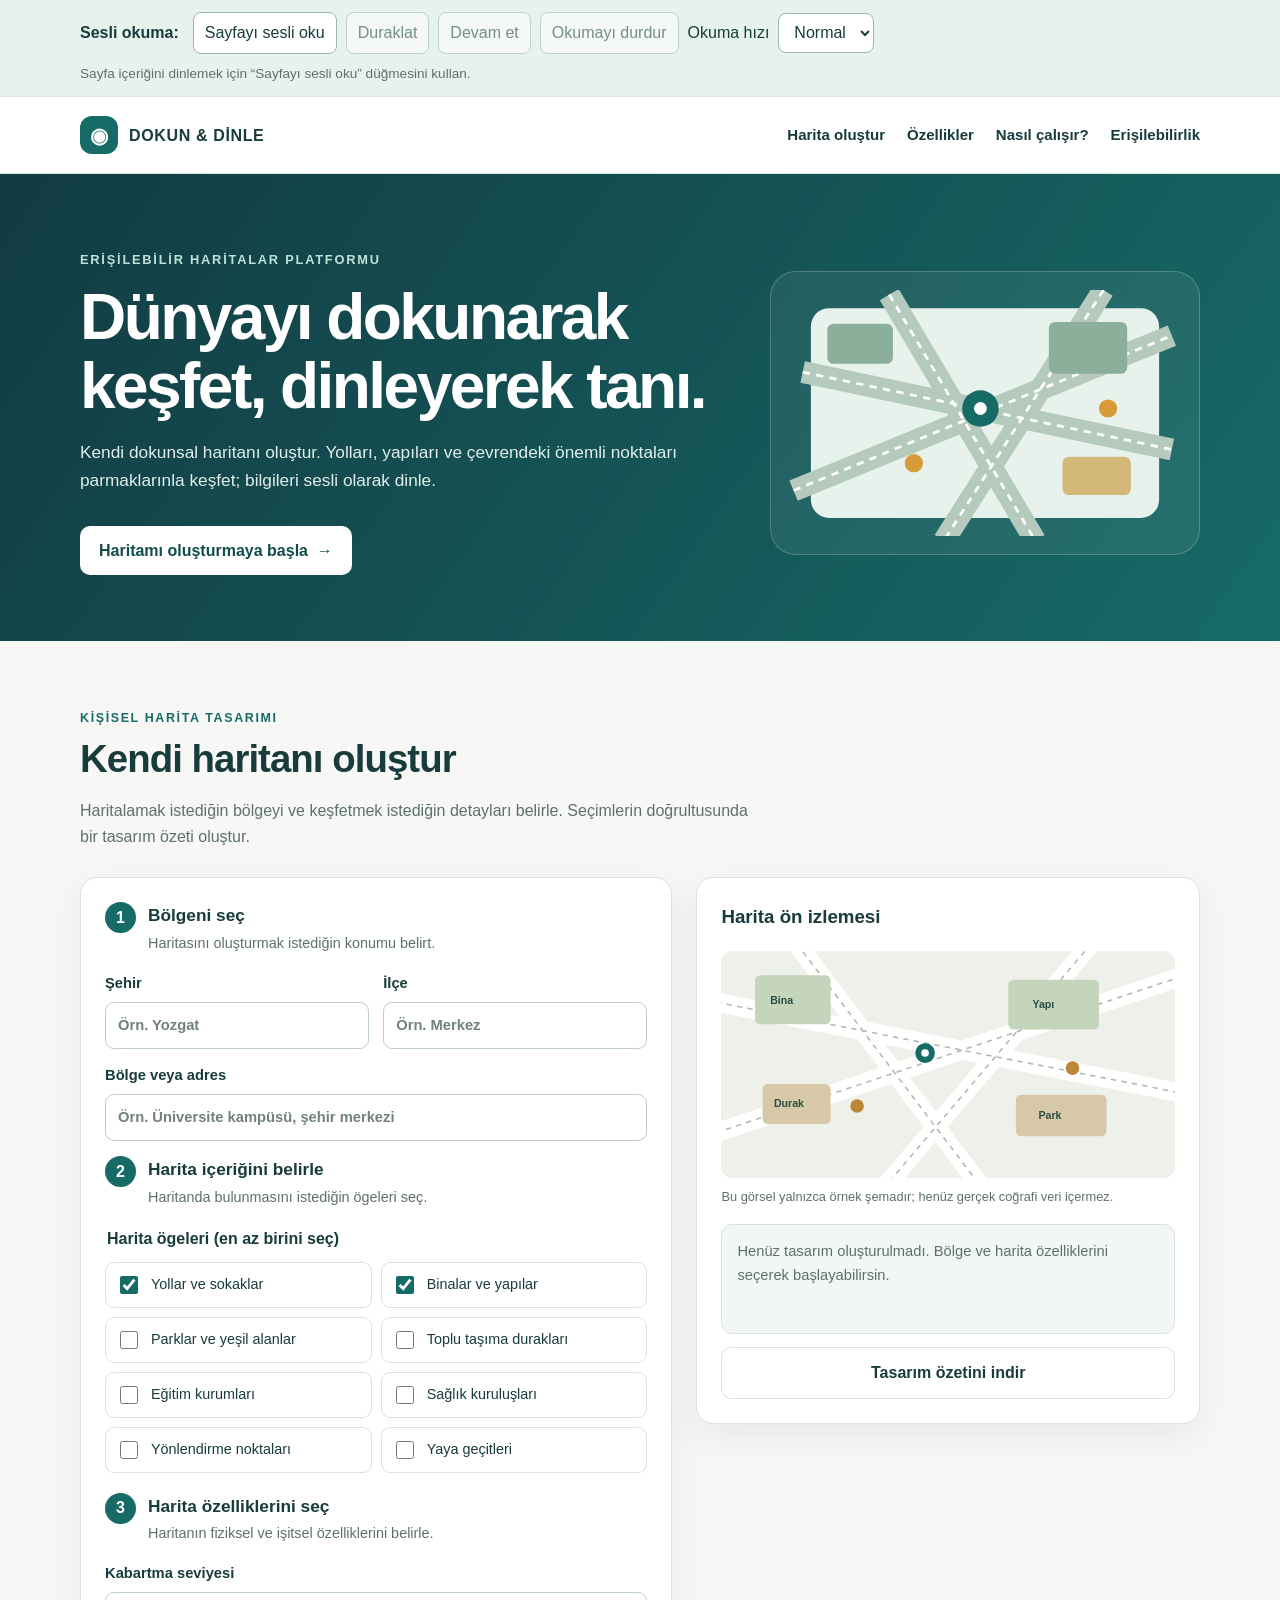
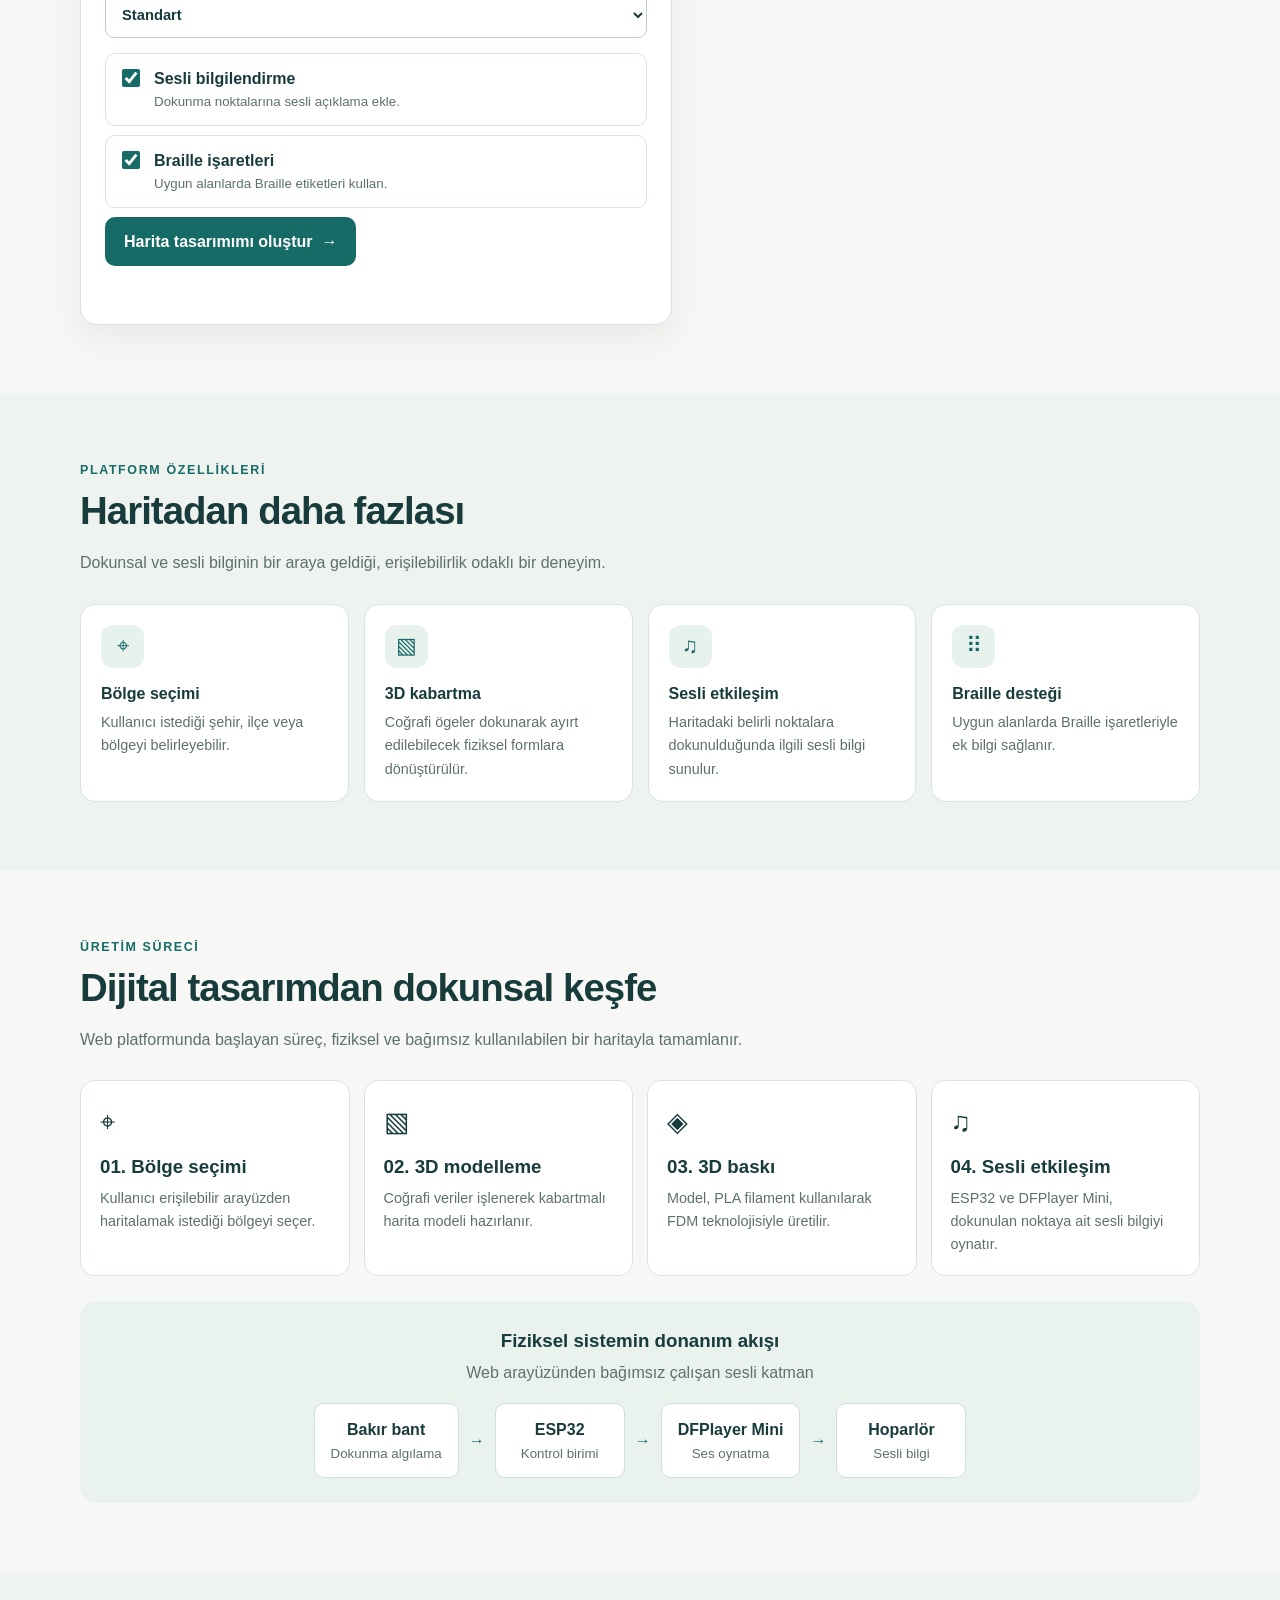
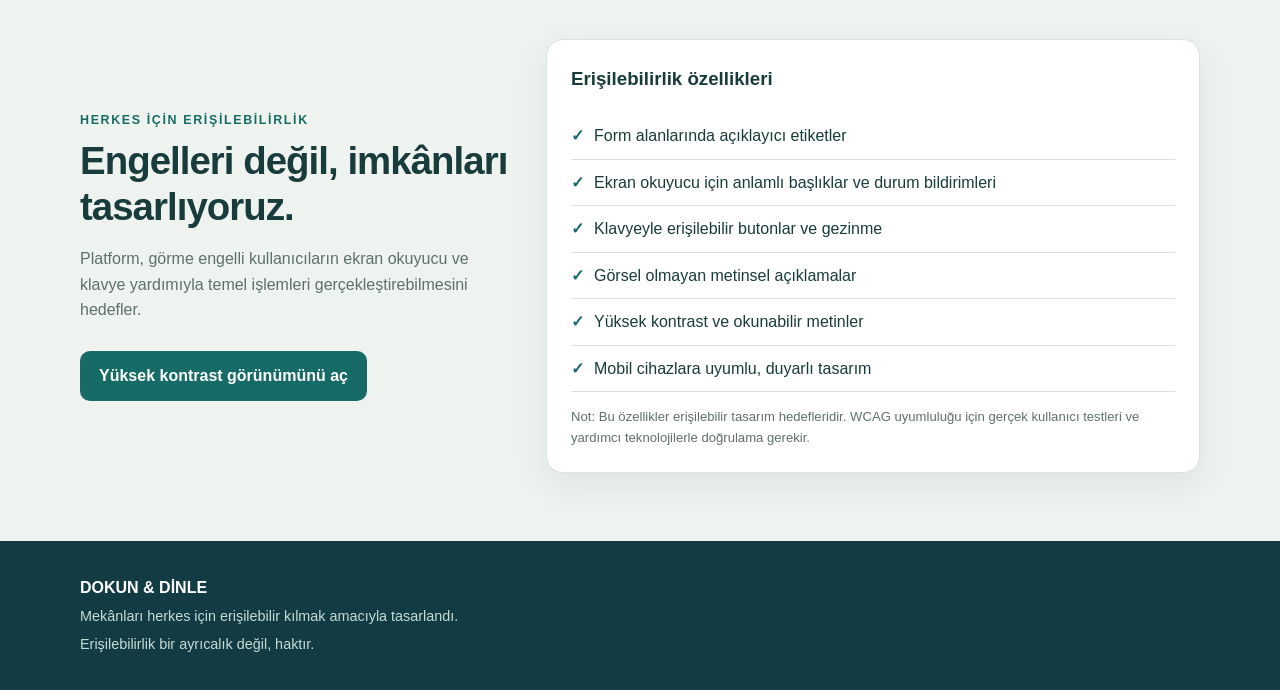
==== frontend/index.html @ 85a7cc39 "Rename dokun_ve_dinle_ekran_okuyucu.html to index.html" ====
<!DOCTYPE html>
<html lang="tr">
<head>
  <meta charset="UTF-8">
  <meta name="viewport" content="width=device-width, initial-scale=1.0">
  <meta name="description" content="Dokun & Dinle - erişilebilir dokunsal ve sesli harita oluşturma platformu.">
  <title>Dokun & Dinle | Erişilebilir Haritalar</title>
  <style>
    :root {
      --ink: #183b3b; --teal: #176b67; --teal-dark: #104d4a;
      --mint: #e8f2ed; --paper: #f7f8f5; --white: #fff;
      --muted: #5d706d; --line: #d9e3de; --gold: #d99b37;
      --shadow: 0 12px 35px rgba(24,59,59,.08);
    }
    * { box-sizing: border-box; }
    html { scroll-behavior: smooth; }
    body { margin: 0; font-family: Arial, Helvetica, sans-serif; color: var(--ink); background: var(--paper); line-height: 1.6; }
    a { color: inherit; }
    button, input, select { font: inherit; }
    button { cursor: pointer; }
    :focus-visible { outline: 3px solid var(--gold); outline-offset: 3px; }
    .skip-link { position: absolute; left: 12px; top: -60px; z-index: 100; background: #fff; padding: 10px 14px; border-radius: 8px; }
    .skip-link:focus { top: 12px; }
    .reader-toolbar { display:flex; flex-wrap:wrap; align-items:center; gap:9px; padding:12px max(20px, calc((100% - 1120px) / 2)); background:#e8f2ed; border-bottom:1px solid var(--line); }
    .reader-toolbar strong { margin-right:5px; }
    .reader-toolbar button, .reader-toolbar select { min-height:40px; border:1px solid #9bb8ad; border-radius:8px; background:#fff; color:var(--ink); padding:7px 11px; }
    .reader-toolbar button:disabled { opacity:.55; cursor:not-allowed; }
    .reader-status { flex-basis:100%; margin:0; color:var(--muted); font-size:.85rem; }
    .container { width: min(1120px, calc(100% - 40px)); margin: auto; }
    header { background: rgba(255,255,255,.95); border-bottom: 1px solid var(--line); position: sticky; top: 0; z-index: 10; }
    .nav { min-height: 76px; display: flex; align-items: center; justify-content: space-between; gap: 20px; }
    .brand { display: flex; align-items: center; gap: 11px; font-weight: 800; letter-spacing: .04em; text-decoration: none; }
    .brand-mark { display: grid; place-items: center; width: 38px; height: 38px; color: white; background: var(--teal); border-radius: 12px; font-size: 21px; }
    nav { display: flex; flex-wrap: wrap; gap: 22px; }
    nav a { text-decoration: none; font-size: .94rem; font-weight: 600; }
    nav a:hover { color: var(--teal); }
    .hero { padding: 76px 0 66px; color: white; background: linear-gradient(125deg, #123b43, #176b67); }
    .hero-grid { display: grid; grid-template-columns: 1.2fr .8fr; gap: 45px; align-items: center; }
    .eyebrow { color: #bfe2d8; font-size: .8rem; font-weight: 800; letter-spacing: .14em; text-transform: uppercase; }
    h1 { max-width: 720px; margin: 12px 0 18px; font-size: clamp(2.4rem, 5vw, 4.3rem); line-height: 1.08; letter-spacing: -.04em; }
    .hero p { max-width: 620px; color: #e0efeb; font-size: 1.08rem; }
    .button { display: inline-flex; align-items: center; justify-content: center; border: 0; border-radius: 10px; padding: 12px 19px; font-weight: 700; text-decoration: none; transition: transform .15s; }
    .button:hover { transform: translateY(-1px); }
    .button-light { color: var(--teal-dark); background: white; margin-top: 14px; }
    .button-primary { color: white; background: var(--teal); }
    .button-primary:hover { background: var(--teal-dark); }
    .button-outline { color: var(--ink); background: white; border: 1px solid var(--line); }
    .hero-art { min-height: 265px; display: grid; place-items: center; border: 1px solid #ffffff35; border-radius: 26px; background: #ffffff10; padding: 18px; }
    .hero-art svg { width: 100%; max-width: 400px; height: auto; }
    section { padding: 68px 0; }
    .section-head { max-width: 690px; margin-bottom: 28px; }
    .section-kicker { color: var(--teal); font-size: .78rem; font-weight: 800; letter-spacing: .13em; text-transform: uppercase; }
    h2 { margin: 7px 0 10px; font-size: clamp(1.8rem, 3vw, 2.6rem); line-height: 1.2; letter-spacing: -.025em; }
    .section-head p, .muted { color: var(--muted); }
    .builder-layout { display: grid; grid-template-columns: 1fr .85fr; gap: 24px; align-items: start; }
    .card { background: white; border: 1px solid var(--line); border-radius: 17px; padding: 24px; box-shadow: var(--shadow); }
    .step-title { display: flex; align-items: flex-start; gap: 12px; margin: 0 0 17px; }
    .step-number { flex: 0 0 31px; height: 31px; display: grid; place-items: center; border-radius: 50%; color: white; background: var(--teal); font-weight: 800; }
    .step-title h3 { margin: 0; font-size: 1.08rem; }
    .step-title p { margin: 2px 0 0; color: var(--muted); font-size: .9rem; }
    .form-grid { display: grid; grid-template-columns: 1fr 1fr; gap: 14px; }
    .field { display: block; margin-bottom: 15px; font-weight: 700; font-size: .92rem; }
    .field input, .field select { display: block; width: 100%; margin-top: 6px; border: 1px solid #bdcec7; border-radius: 9px; background: white; padding: 11px 12px; color: var(--ink); min-height: 46px; }
    .field input::placeholder { color: #71817d; }
    fieldset { border: 0; margin: 0 0 20px; padding: 0; }
    legend { font-weight: 700; margin-bottom: 10px; }
    .check-grid { display: grid; grid-template-columns: 1fr 1fr; gap: 9px; }
    .check-item { display: flex; gap: 10px; align-items: center; border: 1px solid var(--line); padding: 10px; border-radius: 9px; font-size: .9rem; cursor: pointer; }
    .check-item input { width: 18px; height: 18px; accent-color: var(--teal); }
    .option { display: flex; gap: 11px; align-items: flex-start; padding: 12px; border: 1px solid var(--line); border-radius: 10px; margin: 9px 0; }
    .option input { width: 18px; height: 18px; margin-top: 3px; accent-color: var(--teal); }
    .option small { display: block; color: var(--muted); }
    .status { min-height: 24px; color: var(--teal-dark); font-size: .9rem; margin: 10px 0 0; }
    .map-card { position: sticky; top: 95px; }
    .map-canvas { overflow: hidden; border-radius: 12px; background: #edf1e9; }
    .map-canvas svg { display: block; width: 100%; height: auto; }
    .map-caption { color: var(--muted); font-size: .8rem; margin: 9px 0 17px; }
    .summary { background: #f2f7f4; border: 1px solid var(--line); border-radius: 11px; padding: 15px; min-height: 110px; font-size: .92rem; }
    .summary ul { margin: 8px 0 0; padding-left: 20px; }
    .summary-empty { color: var(--muted); }
    .feature-grid { display: grid; grid-template-columns: repeat(4, 1fr); gap: 15px; }
    .feature-card { background: white; border: 1px solid var(--line); border-radius: 15px; padding: 20px; }
    .feature-icon { width: 43px; height: 43px; display: grid; place-items: center; border-radius: 12px; background: var(--mint); color: var(--teal); font-size: 1.35rem; }
    .feature-card h3 { margin: 13px 0 5px; font-size: 1rem; }
    .feature-card p { color: var(--muted); margin: 0; font-size: .9rem; }
    .process { display: grid; grid-template-columns: repeat(4, 1fr); gap: 14px; }
    .process-card { padding: 19px; border-radius: 14px; background: white; border: 1px solid var(--line); }
    .process-card .big { font-size: 1.7rem; }
    .process-card h3 { margin: 8px 0 5px; }
    .process-card p { margin: 0; color: var(--muted); font-size: .9rem; }
    .hardware { background: #eaf2ee; border-radius: 17px; padding: 25px; }
    .hardware-flow { display: flex; align-items: center; justify-content: center; flex-wrap: wrap; gap: 10px; margin-top: 18px; }
    .hardware-node { background: white; border: 1px solid #cfddd6; border-radius: 10px; padding: 13px 16px; text-align: center; min-width: 130px; font-weight: 700; }
    .hardware-node small { display: block; color: var(--muted); font-weight: 400; }
    .arrow { color: var(--teal); font-weight: 800; }
    .access-grid { display: grid; grid-template-columns: .8fr 1.2fr; gap: 30px; align-items: center; }
    .access-list { list-style: none; padding: 0; margin: 0; }
    .access-list li { padding: 10px 0; border-bottom: 1px solid var(--line); }
    .access-list li::before { content: "✓"; color: var(--teal); font-weight: 800; margin-right: 10px; }
    footer { background: #123b43; color: white; padding: 34px 0; }
    footer p { color: #c5dcd5; margin: 5px 0 0; font-size: .9rem; }
    .high-contrast { --ink: #000; --teal: #004b45; --teal-dark: #00352f; --paper: #fff; --muted: #222; --line: #555; --mint: #e4e4e4; }
    .high-contrast .hero { background: #000; }
    .high-contrast .card, .high-contrast .feature-card, .high-contrast .process-card { border: 2px solid #000; }
    @media (max-width: 850px) {
      .hero-grid, .builder-layout, .access-grid { grid-template-columns: 1fr; }
      .hero-art { min-height: 190px; }
      .map-card { position: static; }
      .feature-grid, .process { grid-template-columns: 1fr 1fr; }
    }
    @media (max-width: 560px) {
      .container { width: min(100% - 26px, 1120px); }
      .nav { padding: 12px 0; align-items: flex-start; flex-direction: column; }
      nav { gap: 12px; }
      .hero { padding: 48px 0; }
      section { padding: 48px 0; }
      .form-grid, .check-grid, .feature-grid, .process { grid-template-columns: 1fr; }
      .card { padding: 17px; }
      .hardware-flow { flex-direction: column; }
      .arrow { transform: rotate(90deg); }
    }
    @media (prefers-reduced-motion: reduce) {
      html { scroll-behavior: auto; }
      *, *::before, *::after { transition-duration: .01ms !important; animation-duration: .01ms !important; }
    }
  </style>
</head>
<body>
  <a class="skip-link" href="#main">Ana içeriğe geç</a>
  <div class="reader-toolbar" role="region" aria-label="Sesli okuma aracı">
    <strong>Sesli okuma:</strong>
    <button type="button" id="read-page">Sayfayı sesli oku</button>
    <button type="button" id="pause-reading" disabled>Duraklat</button>
    <button type="button" id="resume-reading" disabled>Devam et</button>
    <button type="button" id="stop-reading" disabled>Okumayı durdur</button>
    <label for="reading-rate">Okuma hızı</label>
    <select id="reading-rate" aria-label="Sesli okuma hızı">
      <option value="0.8">Yavaş</option>
      <option value="1" selected>Normal</option>
      <option value="1.2">Hızlı</option>
    </select>
    <p class="reader-status" id="reader-status" role="status" aria-live="polite">Sayfa içeriğini dinlemek için “Sayfayı sesli oku” düğmesini kullan.</p>
  </div>
  <header>
    <div class="container nav">
      <a class="brand" href="#" aria-label="Dokun ve Dinle ana sayfa">
        <span class="brand-mark" aria-hidden="true">◉</span><span>DOKUN &amp; DİNLE</span>
      </a>
      <nav aria-label="Ana menü">
        <a href="#olustur">Harita oluştur</a>
        <a href="#ozellikler">Özellikler</a>
        <a href="#surec">Nasıl çalışır?</a>
        <a href="#erisilebilirlik">Erişilebilirlik</a>
      </nav>
    </div>
  </header>

  <main id="main">
    <section class="hero">
      <div class="container hero-grid">
        <div>
          <div class="eyebrow">Erişilebilir haritalar platformu</div>
          <h1>Dünyayı dokunarak keşfet, dinleyerek tanı.</h1>
          <p>Kendi dokunsal haritanı oluştur. Yolları, yapıları ve çevrendeki önemli noktaları parmaklarınla keşfet; bilgileri sesli olarak dinle.</p>
          <a class="button button-light" href="#olustur">Haritamı oluşturmaya başla&nbsp; →</a>
        </div>
        <div class="hero-art" aria-label="Kabartmalı harita fikrini temsil eden çizim">
          <svg viewBox="0 0 430 270" role="img" aria-labelledby="map-title map-desc">
            <title id="map-title">Dokunsal harita illüstrasyonu</title>
            <desc id="map-desc">Yollar, binalar, parklar ve dokunma noktaları bulunan stilize harita.</desc>
            <rect x="24" y="20" width="382" height="230" rx="20" fill="#e8f2ed"/>
            <path d="M15 90 L420 175 M110 5 L270 275 M5 220 L420 50 M345 0 L170 275" stroke="#b5c9bd" stroke-width="24" fill="none"/>
            <path d="M15 90 L420 175 M110 5 L270 275 M5 220 L420 50 M345 0 L170 275" stroke="#fff" stroke-width="3" stroke-dasharray="8 7" fill="none"/>
            <rect x="42" y="37" width="72" height="44" rx="7" fill="#8caf9c"/>
            <rect x="285" y="35" width="86" height="57" rx="7" fill="#8caf9c"/>
            <rect x="300" y="183" width="75" height="42" rx="7" fill="#d4b879"/>
            <circle cx="210" cy="130" r="20" fill="#176b67"/><circle cx="210" cy="130" r="7" fill="#fff"/>
            <circle cx="137" cy="190" r="10" fill="#d99b37"/><circle cx="350" cy="130" r="10" fill="#d99b37"/>
          </svg>
        </div>
      </div>
    </section>

    <section id="olustur">
      <div class="container">
        <div class="section-head">
          <div class="section-kicker">Kişisel harita tasarımı</div>
          <h2>Kendi haritanı oluştur</h2>
          <p>Haritalamak istediğin bölgeyi ve keşfetmek istediğin detayları belirle. Seçimlerin doğrultusunda bir tasarım özeti oluştur.</p>
        </div>
        <div class="builder-layout">
          <form class="card" id="map-form">
            <div class="step-title">
              <span class="step-number" aria-hidden="true">1</span>
              <div><h3>Bölgeni seç</h3><p>Haritasını oluşturmak istediğin konumu belirt.</p></div>
            </div>
            <div class="form-grid">
              <label class="field" for="city">Şehir
                <input id="city" name="city" autocomplete="address-level1" placeholder="Örn. Yozgat" required>
              </label>
              <label class="field" for="district">İlçe
                <input id="district" name="district" autocomplete="address-level2" placeholder="Örn. Merkez">
              </label>
            </div>
            <label class="field" for="area">Bölge veya adres
              <input id="area" name="area" placeholder="Örn. Üniversite kampüsü, şehir merkezi" required>
            </label>

            <div class="step-title">
              <span class="step-number" aria-hidden="true">2</span>
              <div><h3>Harita içeriğini belirle</h3><p>Haritanda bulunmasını istediğin ögeleri seç.</p></div>
            </div>
            <fieldset>
              <legend>Harita ögeleri (en az birini seç)</legend>
              <div class="check-grid">
                <label class="check-item"><input type="checkbox" name="feature" value="Yollar ve sokaklar" checked> Yollar ve sokaklar</label>
                <label class="check-item"><input type="checkbox" name="feature" value="Binalar ve yapılar" checked> Binalar ve yapılar</label>
                <label class="check-item"><input type="checkbox" name="feature" value="Parklar ve yeşil alanlar"> Parklar ve yeşil alanlar</label>
                <label class="check-item"><input type="checkbox" name="feature" value="Toplu taşıma durakları"> Toplu taşıma durakları</label>
                <label class="check-item"><input type="checkbox" name="feature" value="Eğitim kurumları"> Eğitim kurumları</label>
                <label class="check-item"><input type="checkbox" name="feature" value="Sağlık kuruluşları"> Sağlık kuruluşları</label>
                <label class="check-item"><input type="checkbox" name="feature" value="Önemli yönlendirme noktaları"> Yönlendirme noktaları</label>
                <label class="check-item"><input type="checkbox" name="feature" value="Yaya geçitleri"> Yaya geçitleri</label>
              </div>
            </fieldset>

            <div class="step-title">
              <span class="step-number" aria-hidden="true">3</span>
              <div><h3>Harita özelliklerini seç</h3><p>Haritanın fiziksel ve işitsel özelliklerini belirle.</p></div>
            </div>
            <label class="field" for="relief">Kabartma seviyesi
              <select id="relief" name="relief">
                <option value="Standart kabartma">Standart</option>
                <option value="Belirgin kabartma">Belirgin</option>
                <option value="Yüksek kabartma">Yüksek</option>
              </select>
            </label>
            <label class="option">
              <input type="checkbox" id="audio" checked>
              <span><strong>Sesli bilgilendirme</strong><small>Dokunma noktalarına sesli açıklama ekle.</small></span>
            </label>
            <label class="option">
              <input type="checkbox" id="braille" checked>
              <span><strong>Braille işaretleri</strong><small>Uygun alanlarda Braille etiketleri kullan.</small></span>
            </label>
            <button class="button button-primary" type="submit">Harita tasarımımı oluştur&nbsp; →</button>
            <p class="status" id="form-status" role="status" aria-live="polite"></p>
          </form>

          <aside class="card map-card" aria-label="Harita tasarım ön izlemesi">
            <h3 style="margin-top:0">Harita ön izlemesi</h3>
            <div class="map-canvas">
              <svg viewBox="0 0 600 300" role="img" aria-labelledby="preview-title preview-desc">
                <title id="preview-title">Örnek dokunsal harita görünümü</title>
                <desc id="preview-desc">Yollar, binalar, park ve işaretlenmiş konumlar içeren örnek şema. Gerçek harita verisi değildir.</desc>
                <rect width="600" height="300" fill="#edf1e9"/>
                <path d="M-20 65 L620 190 M100 -10 L350 320 M-20 245 L620 30 M490 -10 L210 320" stroke="#fff" stroke-width="25" fill="none"/>
                <path d="M-20 65 L620 190 M100 -10 L350 320 M-20 245 L620 30 M490 -10 L210 320" stroke="#aab9aa" stroke-width="2" stroke-dasharray="7 7" fill="none"/>
                <rect x="45" y="32" width="100" height="65" rx="7" fill="#c4d5bb"/>
                <rect x="380" y="38" width="120" height="66" rx="7" fill="#c4d5bb"/>
                <rect x="390" y="190" width="120" height="55" rx="7" fill="#d7c9a8"/>
                <rect x="55" y="176" width="90" height="53" rx="7" fill="#d7c9a8"/>
                <circle cx="270" cy="135" r="13" fill="#176b67"/><circle cx="270" cy="135" r="5" fill="white"/>
                <circle cx="180" cy="205" r="9" fill="#bb8737"/><circle cx="465" cy="155" r="9" fill="#bb8737"/>
                <g font-size="14" fill="#294d43" font-weight="600"><text x="65" y="70">Bina</text><text x="412" y="76">Yapı</text><text x="420" y="222">Park</text><text x="70" y="207">Durak</text></g>
              </svg>
            </div>
            <p class="map-caption">Bu görsel yalnızca örnek şemadır; henüz gerçek coğrafi veri içermez.</p>
            <div class="summary" id="summary" aria-live="polite">
              <span class="summary-empty">Henüz tasarım oluşturulmadı. Bölge ve harita özelliklerini seçerek başlayabilirsin.</span>
            </div>
            <button class="button button-outline" id="download" type="button" disabled style="width:100%;margin-top:13px">Tasarım özetini indir</button>
          </aside>
        </div>
      </div>
    </section>

    <section id="ozellikler" style="background:#eef3ef">
      <div class="container">
        <div class="section-head">
          <div class="section-kicker">Platform özellikleri</div>
          <h2>Haritadan daha fazlası</h2>
          <p>Dokunsal ve sesli bilginin bir araya geldiği, erişilebilirlik odaklı bir deneyim.</p>
        </div>
        <div class="feature-grid">
          <article class="feature-card"><div class="feature-icon" aria-hidden="true">⌖</div><h3>Bölge seçimi</h3><p>Kullanıcı istediği şehir, ilçe veya bölgeyi belirleyebilir.</p></article>
          <article class="feature-card"><div class="feature-icon" aria-hidden="true">▧</div><h3>3D kabartma</h3><p>Coğrafi ögeler dokunarak ayırt edilebilecek fiziksel formlara dönüştürülür.</p></article>
          <article class="feature-card"><div class="feature-icon" aria-hidden="true">♫</div><h3>Sesli etkileşim</h3><p>Haritadaki belirli noktalara dokunulduğunda ilgili sesli bilgi sunulur.</p></article>
          <article class="feature-card"><div class="feature-icon" aria-hidden="true">⠿</div><h3>Braille desteği</h3><p>Uygun alanlarda Braille işaretleriyle ek bilgi sağlanır.</p></article>
        </div>
      </div>
    </section>

    <section id="surec">
      <div class="container">
        <div class="section-head">
          <div class="section-kicker">Üretim süreci</div>
          <h2>Dijital tasarımdan dokunsal keşfe</h2>
          <p>Web platformunda başlayan süreç, fiziksel ve bağımsız kullanılabilen bir haritayla tamamlanır.</p>
        </div>
        <div class="process">
          <article class="process-card"><div class="big" aria-hidden="true">⌖</div><h3>01. Bölge seçimi</h3><p>Kullanıcı erişilebilir arayüzden haritalamak istediği bölgeyi seçer.</p></article>
          <article class="process-card"><div class="big" aria-hidden="true">▧</div><h3>02. 3D modelleme</h3><p>Coğrafi veriler işlenerek kabartmalı harita modeli hazırlanır.</p></article>
          <article class="process-card"><div class="big" aria-hidden="true">◈</div><h3>03. 3D baskı</h3><p>Model, PLA filament kullanılarak FDM teknolojisiyle üretilir.</p></article>
          <article class="process-card"><div class="big" aria-hidden="true">♫</div><h3>04. Sesli etkileşim</h3><p>ESP32 ve DFPlayer Mini, dokunulan noktaya ait sesli bilgiyi oynatır.</p></article>
        </div>
        <div class="hardware" style="margin-top:25px">
          <h3 style="margin:0;text-align:center">Fiziksel sistemin donanım akışı</h3>
          <p class="muted" style="text-align:center;margin:4px 0 0">Web arayüzünden bağımsız çalışan sesli katman</p>
          <div class="hardware-flow" aria-label="Bakır bant, ESP32, DFPlayer Mini ve hoparlör sıralaması">
            <div class="hardware-node">Bakır bant<small>Dokunma algılama</small></div><span class="arrow" aria-hidden="true">→</span>
            <div class="hardware-node">ESP32<small>Kontrol birimi</small></div><span class="arrow" aria-hidden="true">→</span>
            <div class="hardware-node">DFPlayer Mini<small>Ses oynatma</small></div><span class="arrow" aria-hidden="true">→</span>
            <div class="hardware-node">Hoparlör<small>Sesli bilgi</small></div>
          </div>
        </div>
      </div>
    </section>

    <section id="erisilebilirlik" style="background:#eef3ef">
      <div class="container access-grid">
        <div class="section-head" style="margin:0">
          <div class="section-kicker">Herkes için erişilebilirlik</div>
          <h2>Engelleri değil, imkânları tasarlıyoruz.</h2>
          <p>Platform, görme engelli kullanıcıların ekran okuyucu ve klavye yardımıyla temel işlemleri gerçekleştirebilmesini hedefler.</p>
          <button type="button" class="button button-primary" id="contrast-toggle" aria-pressed="false" style="margin-top:12px">Yüksek kontrast görünümünü aç</button>
        </div>
        <div class="card">
          <h3 style="margin-top:0">Erişilebilirlik özellikleri</h3>
          <ul class="access-list">
            <li>Form alanlarında açıklayıcı etiketler</li>
            <li>Ekran okuyucu için anlamlı başlıklar ve durum bildirimleri</li>
            <li>Klavyeyle erişilebilir butonlar ve gezinme</li>
            <li>Görsel olmayan metinsel açıklamalar</li>
            <li>Yüksek kontrast ve okunabilir metinler</li>
            <li>Mobil cihazlara uyumlu, duyarlı tasarım</li>
          </ul>
          <p class="muted" style="font-size:.82rem;margin-bottom:0">Not: Bu özellikler erişilebilir tasarım hedefleridir. WCAG uyumluluğu için gerçek kullanıcı testleri ve yardımcı teknolojilerle doğrulama gerekir.</p>
        </div>
      </div>
    </section>
  </main>

  <footer>
    <div class="container">
      <strong>DOKUN &amp; DİNLE</strong>
      <p>Mekânları herkes için erişilebilir kılmak amacıyla tasarlandı.</p>
      <p>Erişilebilirlik bir ayrıcalık değil, haktır.</p>
    </div>
  </footer>

  <script>
    "use strict";

    const form = document.getElementById("map-form");
    const status = document.getElementById("form-status");
    const summary = document.getElementById("summary");
    const downloadButton = document.getElementById("download");
    const contrastButton = document.getElementById("contrast-toggle");
    const readPageButton = document.getElementById("read-page");
    const pauseReadingButton = document.getElementById("pause-reading");
    const resumeReadingButton = document.getElementById("resume-reading");
    const stopReadingButton = document.getElementById("stop-reading");
    const readingRate = document.getElementById("reading-rate");
    const readerStatus = document.getElementById("reader-status");
    let currentSummary = "";

    const speechSupported = "speechSynthesis" in window && "SpeechSynthesisUtterance" in window;
    let pageUtterance = null;

    if (!speechSupported) {
      readPageButton.disabled = true;
      readerStatus.textContent = "Bu tarayıcı sesli okuma özelliğini desteklemiyor. NVDA veya VoiceOver gibi bir ekran okuyucu kullanabilirsin.";
    }

    function updateReaderButtons(isReading) {
      pauseReadingButton.disabled = !isReading;
      resumeReadingButton.disabled = !isReading;
      stopReadingButton.disabled = !isReading;
    }

    readPageButton.addEventListener("click", function () {
      if (!speechSupported) return;
      window.speechSynthesis.cancel();
      const mainContent = document.getElementById("main").innerText;
      pageUtterance = new SpeechSynthesisUtterance(mainContent);
      pageUtterance.lang = "tr-TR";
      pageUtterance.rate = Number(readingRate.value);
      pageUtterance.onstart = function () {
        readerStatus.textContent = "Sayfa sesli okunuyor.";
        updateReaderButtons(true);
      };
      pageUtterance.onend = function () {
        readerStatus.textContent = "Sayfanın okunması tamamlandı.";
        updateReaderButtons(false);
      };
      pageUtterance.onerror = function () {
        readerStatus.textContent = "Sesli okuma sırasında bir sorun oluştu.";
        updateReaderButtons(false);
      };
      window.speechSynthesis.speak(pageUtterance);
      readerStatus.textContent = "Sesli okuma başlatılıyor.";
      updateReaderButtons(true);
    });

    pauseReadingButton.addEventListener("click", function () {
      if (speechSupported && window.speechSynthesis.speaking) {
        window.speechSynthesis.pause();
        readerStatus.textContent = "Sesli okuma duraklatıldı.";
      }
    });

    resumeReadingButton.addEventListener("click", function () {
      if (speechSupported && window.speechSynthesis.paused) {
        window.speechSynthesis.resume();
        readerStatus.textContent = "Sesli okumaya devam ediliyor.";
      }
    });

    stopReadingButton.addEventListener("click", function () {
      if (speechSupported) window.speechSynthesis.cancel();
      readerStatus.textContent = "Sesli okuma durduruldu.";
      updateReaderButtons(false);
    });

    form.addEventListener("submit", function (event) {
      event.preventDefault();

      const city = document.getElementById("city").value.trim();
      const district = document.getElementById("district").value.trim();
      const area = document.getElementById("area").value.trim();
      const features = Array.from(document.querySelectorAll('input[name="feature"]:checked'))
        .map((input) => input.value);

      if (!city || !area) {
        status.textContent = "Lütfen şehir ve bölge bilgilerini doldur.";
        return;
      }
      if (features.length === 0) {
        status.textContent = "Lütfen en az bir harita ögesi seç.";
        return;
      }

      const relief = document.getElementById("relief").value;
      const audio = document.getElementById("audio").checked;
      const braille = document.getElementById("braille").checked;

      const lines = [
        "DOKUN & DİNLE – HARİTA TASARIM ÖZETİ",
        "Şehir: " + city,
        "İlçe: " + (district || "Belirtilmedi"),
        "Bölge: " + area,
        "Harita ögeleri: " + features.join(", "),
        "Kabartma: " + relief,
        "Sesli bilgilendirme: " + (audio ? "Evet" : "Hayır"),
        "Braille: " + (braille ? "Evet" : "Hayır"),
        "Üretim yaklaşımı: FDM 3D baskı ve PLA filament",
        "Donanım: ESP32, bakır bant, DFPlayer Mini ve hoparlör",
        "",
        "Not: Bu özet tasarım gereksinimlerini içerir. Gerçek harita verisi, 3D model ve ses dosyaları ayrıca hazırlanmalıdır."
      ];
      currentSummary = lines.join("\n");

      summary.replaceChildren();
      const title = document.createElement("strong");
      title.textContent = "Tasarım özeti oluşturuldu";
      const location = document.createElement("p");
      location.textContent = city + (district ? ", " + district : "") + " – " + area;
      const list = document.createElement("ul");
      [...features, relief, audio ? "Sesli bilgilendirme açık" : "Sesli bilgilendirme kapalı",
        braille ? "Braille işaretleri açık" : "Braille işaretleri kapalı"].forEach((item) => {
        const li = document.createElement("li");
        li.textContent = item;
        list.appendChild(li);
      });
      summary.append(title, location, list);
      status.textContent = "Tasarım özeti başarıyla oluşturuldu. İstersen özeti indirebilirsin.";
      downloadButton.disabled = false;
    });

    downloadButton.addEventListener("click", function () {
      if (!currentSummary) return;
      const blob = new Blob(["\uFEFF" + currentSummary], { type: "text/plain;charset=utf-8" });
      const url = URL.createObjectURL(blob);
      const link = document.createElement("a");
      link.href = url;
      link.download = "dokun-dinle-harita-tasarimi.txt";
      document.body.appendChild(link);
      link.click();
      link.remove();
      URL.revokeObjectURL(url);
    });

    contrastButton.addEventListener("click", function () {
      const enabled = contrastButton.getAttribute("aria-pressed") !== "true";
      document.body.classList.toggle("high-contrast", enabled);
      contrastButton.setAttribute("aria-pressed", String(enabled));
      contrastButton.textContent = enabled
        ? "Normal görünüme dön"
        : "Yüksek kontrast görünümünü aç";
    });
  </script>
</body>
</html>
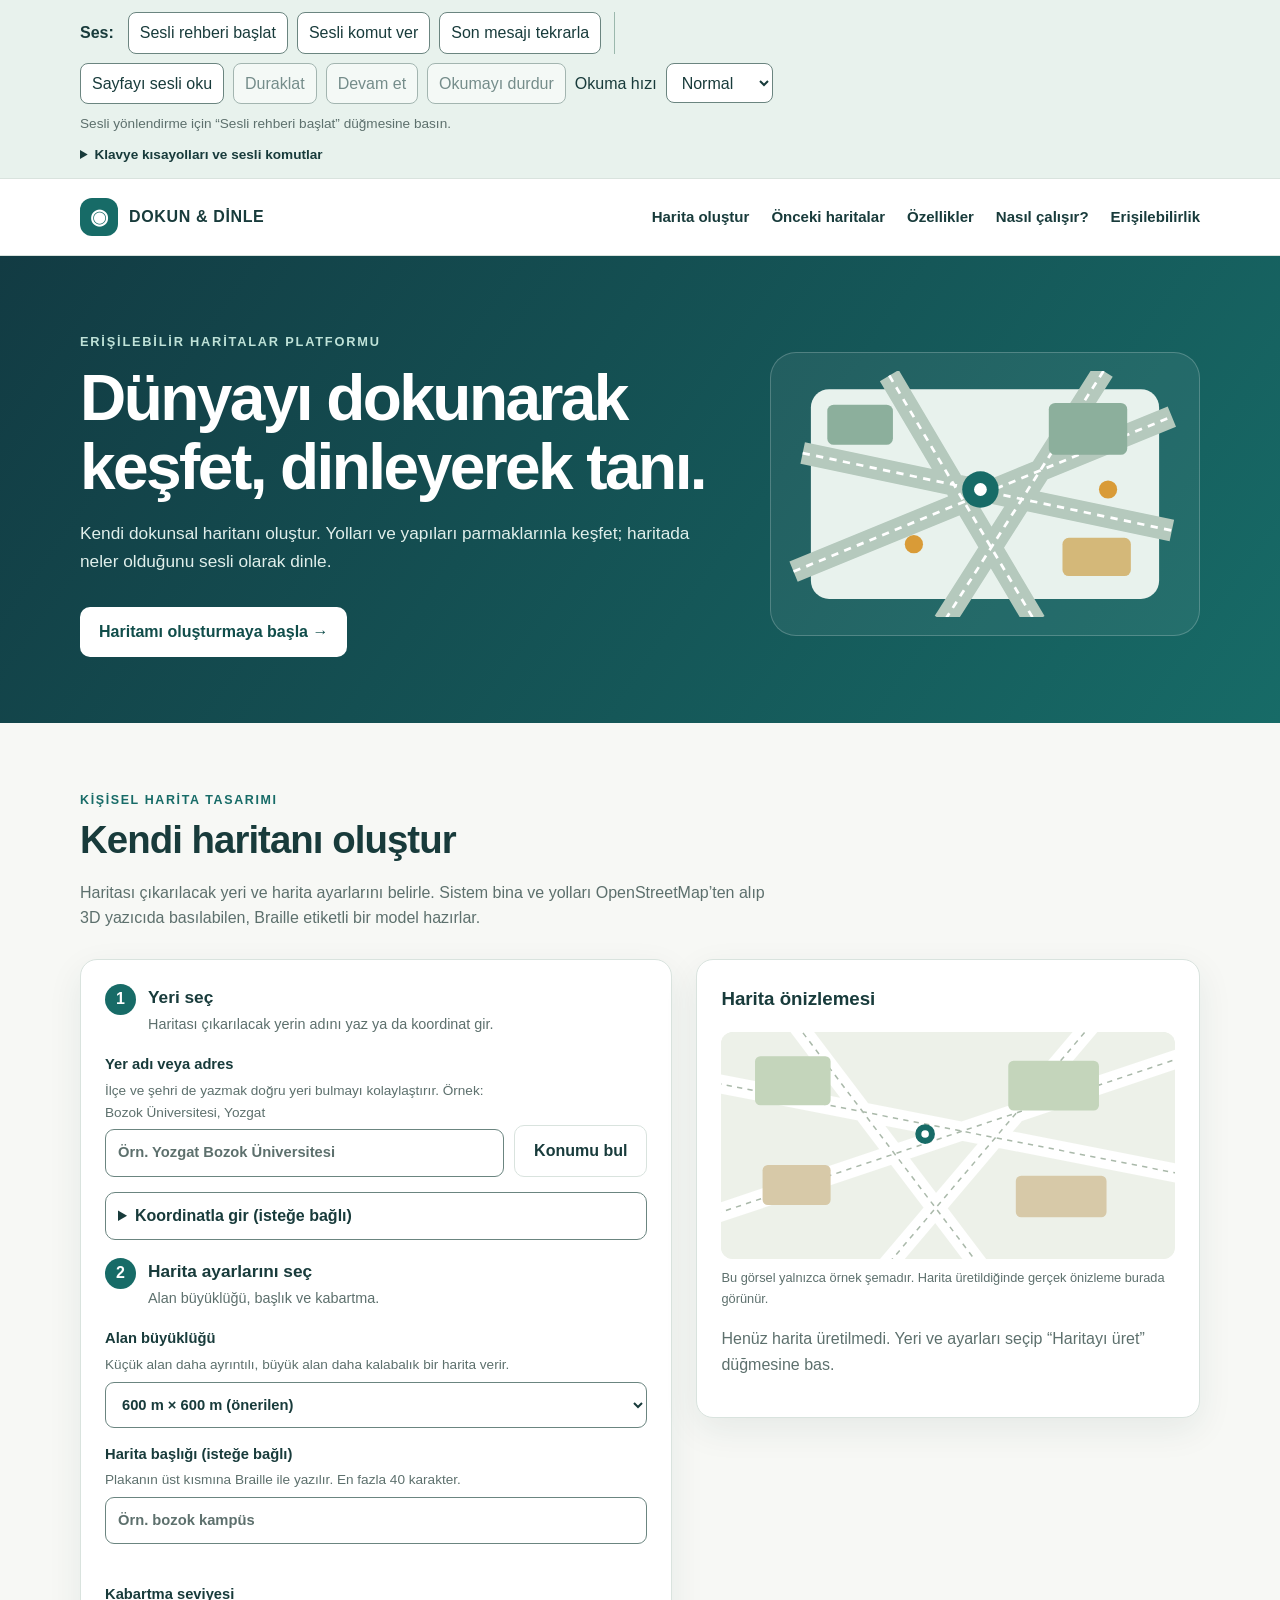
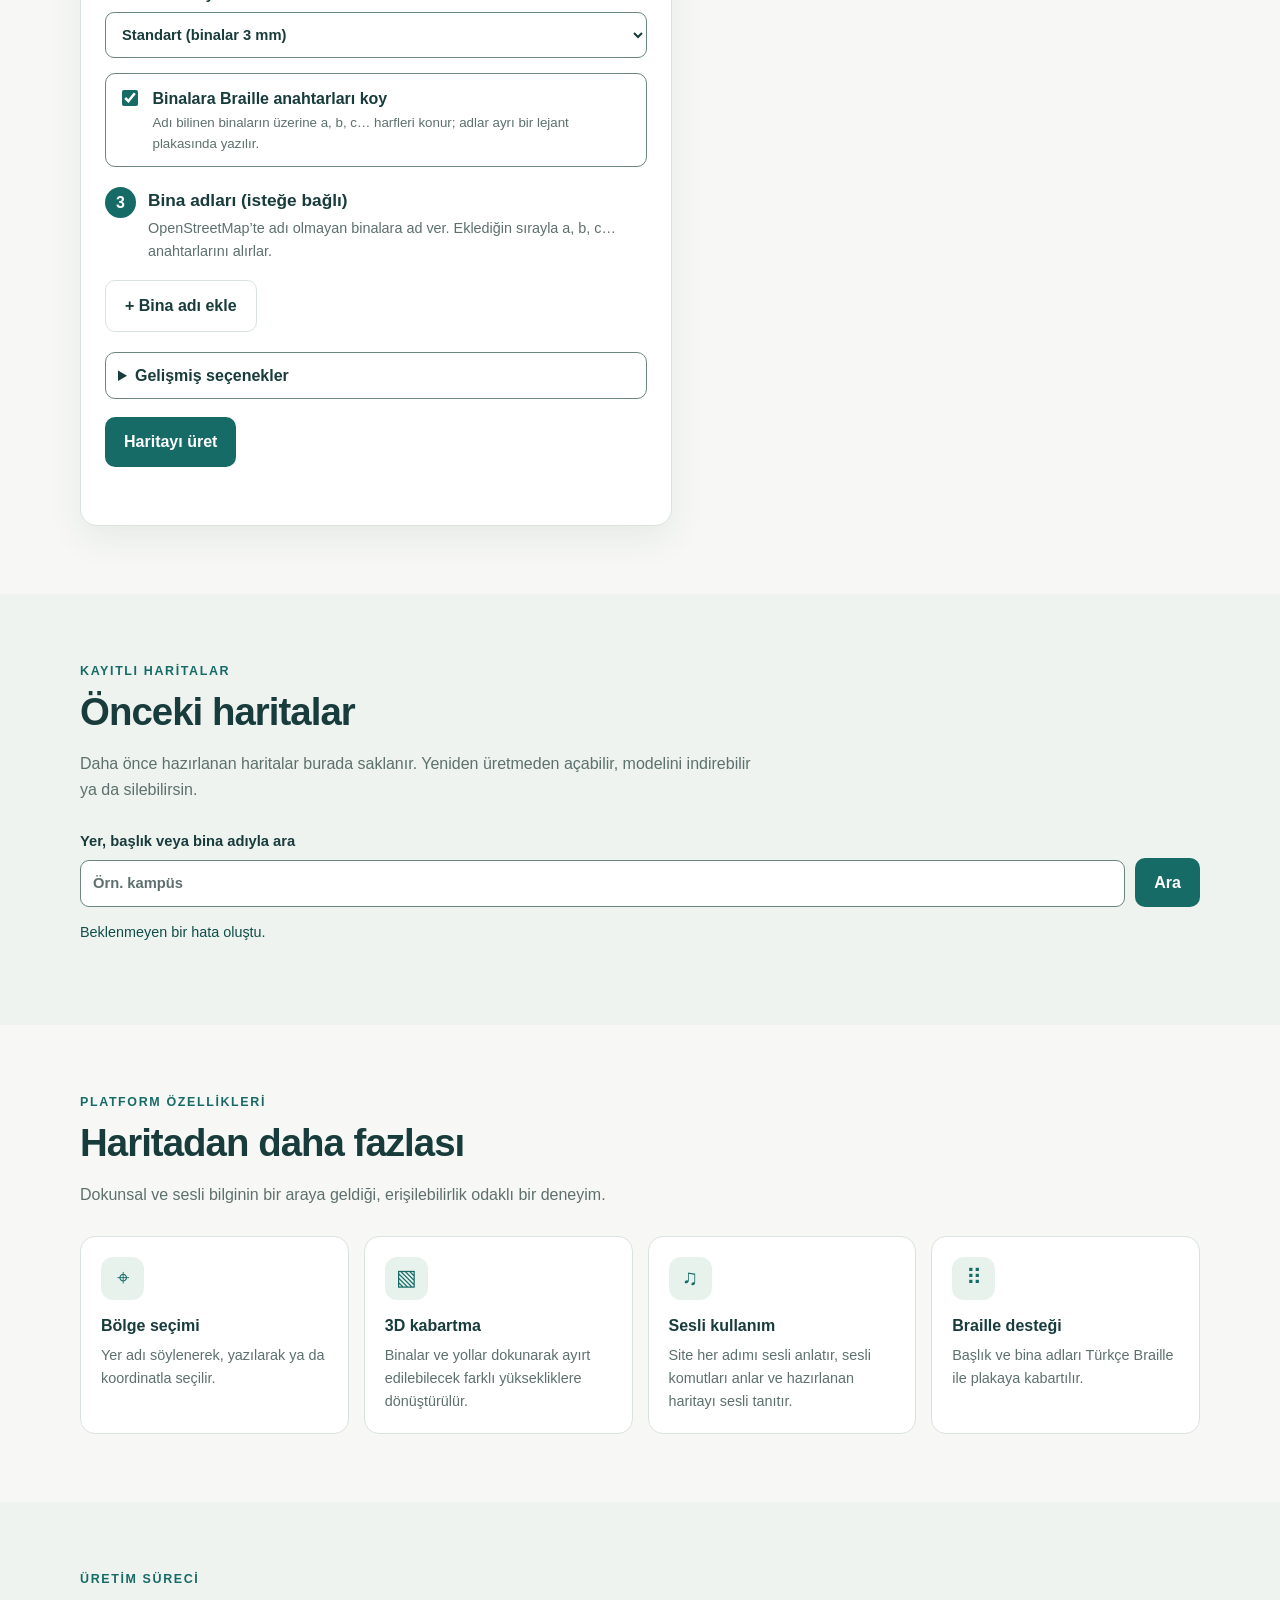
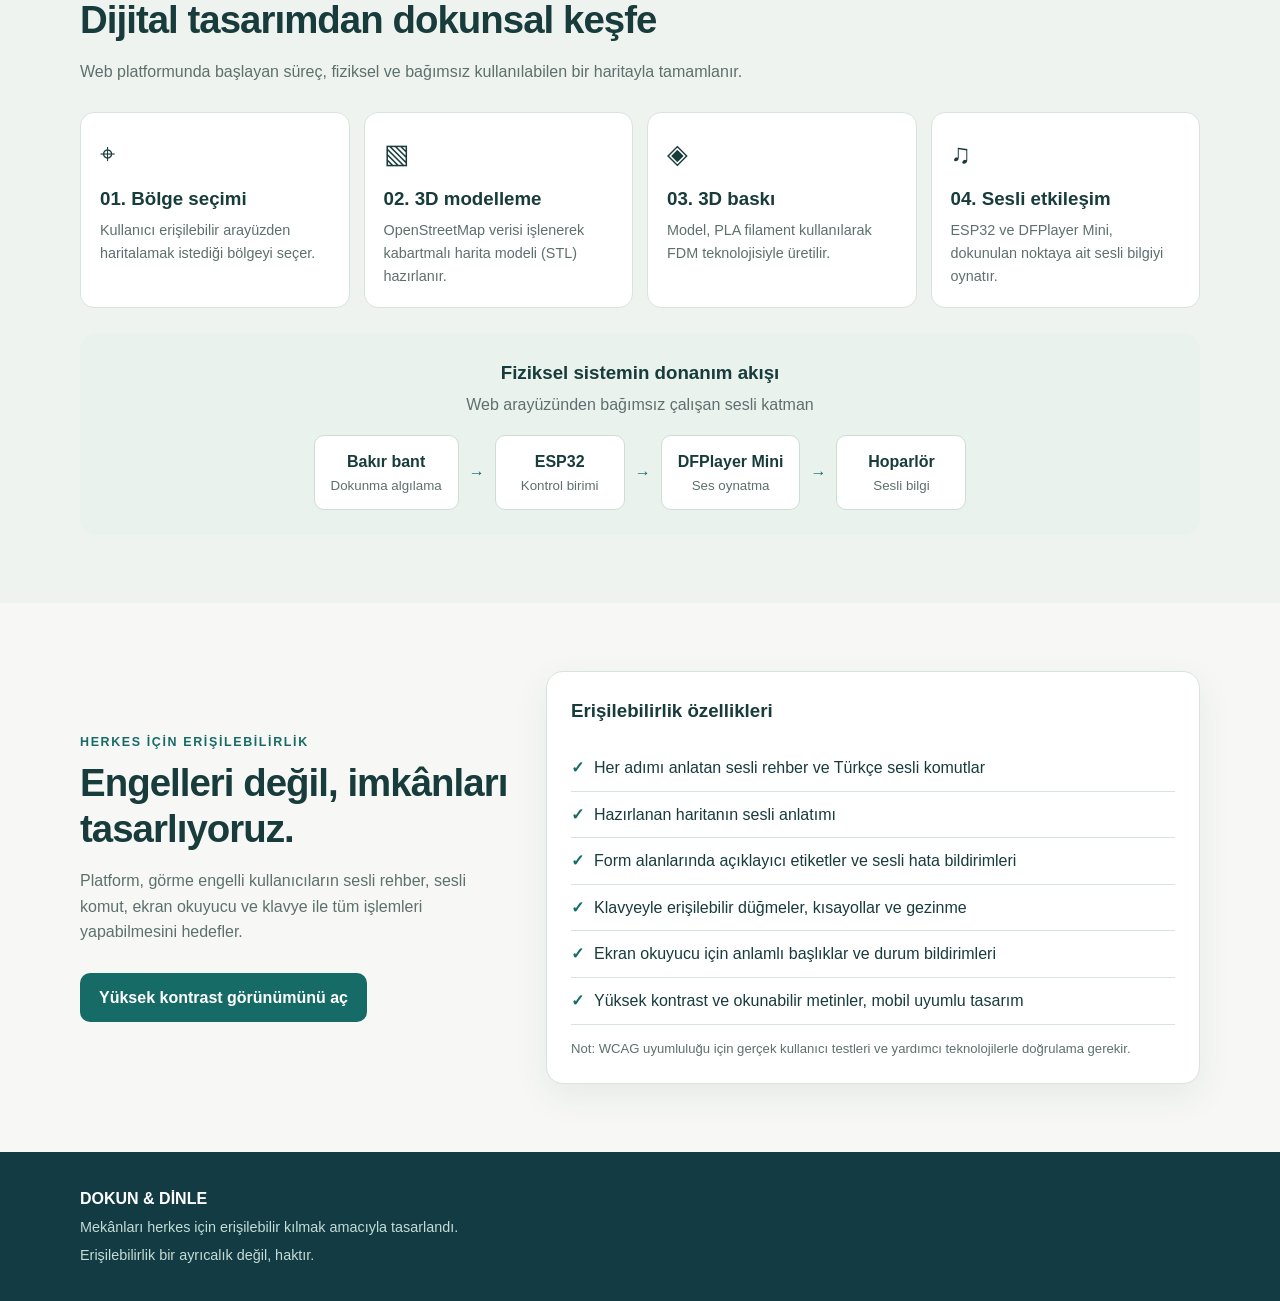
==== commit 95474002: "Web arayuzu backend'e baglandi ve sesli kullanim eklendi - Form API'ye uygun hale getirildi (yer/koo" ====
--- a/frontend/index.html
+++ b/frontend/index.html
@@ -3,7 +3,7 @@
 <head>
   <meta charset="UTF-8">
   <meta name="viewport" content="width=device-width, initial-scale=1.0">
-  <meta name="description" content="Dokun & Dinle - erişilebilir dokunsal ve sesli harita oluşturma platformu.">
+  <meta name="description" content="Dokun & Dinle - görme engelli bireyler için sesli kullanılabilen, 3D basılabilir dokunsal harita oluşturma platformu.">
   <title>Dokun & Dinle | Erişilebilir Haritalar</title>
   <style>
     :root {
@@ -13,17 +13,17 @@
       --shadow: 0 12px 35px rgba(24,59,59,.08);
     }
     * { box-sizing: border-box; }
-    html { scroll-behavior: smooth; }
+    html { scroll-behavior: smooth; scroll-padding-top: 110px; }
     body { margin: 0; font-family: Arial, Helvetica, sans-serif; color: var(--ink); background: var(--paper); line-height: 1.6; }
     a { color: inherit; }
-    button, input, select { font: inherit; }
+    button, input, select, textarea { font: inherit; }
     button { cursor: pointer; }
-    :focus-visible { outline: 3px solid var(--gold); outline-offset: 3px; }
+    :focus-visible { outline: 3px solid #0b2e33; outline-offset: 2px; box-shadow: 0 0 0 6px #ffd166; }
     .skip-link { position: absolute; left: 12px; top: -60px; z-index: 100; background: #fff; padding: 10px 14px; border-radius: 8px; }
     .skip-link:focus { top: 12px; }
     .reader-toolbar { display:flex; flex-wrap:wrap; align-items:center; gap:9px; padding:12px max(20px, calc((100% - 1120px) / 2)); background:#e8f2ed; border-bottom:1px solid var(--line); }
     .reader-toolbar strong { margin-right:5px; }
-    .reader-toolbar button, .reader-toolbar select { min-height:40px; border:1px solid #9bb8ad; border-radius:8px; background:#fff; color:var(--ink); padding:7px 11px; }
+    .reader-toolbar button, .reader-toolbar select { min-height:40px; border:1px solid #6b8580; border-radius:8px; background:#fff; color:var(--ink); padding:7px 11px; }
     .reader-toolbar button:disabled { opacity:.55; cursor:not-allowed; }
     .reader-status { flex-basis:100%; margin:0; color:var(--muted); font-size:.85rem; }
     .container { width: min(1120px, calc(100% - 40px)); margin: auto; }
@@ -60,18 +60,18 @@
     .step-title p { margin: 2px 0 0; color: var(--muted); font-size: .9rem; }
     .form-grid { display: grid; grid-template-columns: 1fr 1fr; gap: 14px; }
     .field { display: block; margin-bottom: 15px; font-weight: 700; font-size: .92rem; }
-    .field input, .field select { display: block; width: 100%; margin-top: 6px; border: 1px solid #bdcec7; border-radius: 9px; background: white; padding: 11px 12px; color: var(--ink); min-height: 46px; }
-    .field input::placeholder { color: #71817d; }
+    .field input, .field select { display: block; width: 100%; margin-top: 6px; border: 1px solid #6b8580; border-radius: 9px; background: white; padding: 11px 12px; color: var(--ink); min-height: 46px; }
+    .field input::placeholder { color: #5d706d; }
     fieldset { border: 0; margin: 0 0 20px; padding: 0; }
     legend { font-weight: 700; margin-bottom: 10px; }
     .check-grid { display: grid; grid-template-columns: 1fr 1fr; gap: 9px; }
     .check-item { display: flex; gap: 10px; align-items: center; border: 1px solid var(--line); padding: 10px; border-radius: 9px; font-size: .9rem; cursor: pointer; }
     .check-item input { width: 18px; height: 18px; accent-color: var(--teal); }
-    .option { display: flex; gap: 11px; align-items: flex-start; padding: 12px; border: 1px solid var(--line); border-radius: 10px; margin: 9px 0; }
+    .option { display: flex; gap: 11px; align-items: flex-start; padding: 12px; border: 1px solid #6b8580; border-radius: 10px; margin: 9px 0; }
     .option input { width: 18px; height: 18px; margin-top: 3px; accent-color: var(--teal); }
     .option small { display: block; color: var(--muted); }
     .status { min-height: 24px; color: var(--teal-dark); font-size: .9rem; margin: 10px 0 0; }
-    .map-card { position: sticky; top: 95px; }
+    .map-card { align-self: start; }
     .map-canvas { overflow: hidden; border-radius: 12px; background: #edf1e9; }
     .map-canvas svg { display: block; width: 100%; height: auto; }
     .map-caption { color: var(--muted); font-size: .8rem; margin: 9px 0 17px; }
@@ -102,6 +102,67 @@
     .high-contrast { --ink: #000; --teal: #004b45; --teal-dark: #00352f; --paper: #fff; --muted: #222; --line: #555; --mint: #e4e4e4; }
     .high-contrast .hero { background: #000; }
     .high-contrast .card, .high-contrast .feature-card, .high-contrast .process-card { border: 2px solid #000; }
+
+    /* ---- Backend bağlantısı ve ses katmanı için eklenenler ---- */
+    [hidden] { display: none !important; }
+    .reader-toolbar .arac-grup { display:flex; flex-wrap:wrap; align-items:center; gap:9px; }
+    .reader-toolbar .ayirac { width:1px; align-self:stretch; background:#9bb8ad; margin:0 4px; }
+    .reader-toolbar button[aria-pressed="true"] { background: var(--teal); color: #fff; border-color: var(--teal); }
+    .kisayollar { flex-basis:100%; font-size:.85rem; color: var(--muted); }
+    .kisayollar summary { cursor: pointer; font-weight: 700; color: var(--ink); }
+    .kisayollar ul { margin: 6px 0 0; padding-left: 20px; }
+    kbd { font-family: inherit; font-weight: 700; border: 1px solid #6b8580; border-bottom-width: 2px; border-radius: 5px; padding: 0 5px; background: #fff; }
+    .ipucu { display:block; font-weight: 400; color: var(--muted); font-size: .85rem; margin-top: 3px; }
+    .hata { display:block; color: #a1261b; font-weight: 700; font-size: .88rem; min-height: 0; }
+    .hata:empty { display: none; }
+    [aria-invalid="true"] { border-color: #a1261b !important; border-width: 2px !important; }
+    .konum-satiri { display:flex; gap:10px; align-items:flex-end; }
+    .konum-satiri .field { flex: 1; margin-bottom: 0; }
+    .konum-satiri .button { min-height: 46px; }
+    .bulunan { margin: 8px 0 15px; color: var(--teal-dark); font-weight: 700; font-size: .92rem; }
+    .bulunan:empty { margin: 0 0 15px; }
+    details.koordinat, details.gelismis { border: 1px solid #6b8580; border-radius: 10px; padding: 10px 12px; margin: 0 0 18px; }
+    details summary { cursor: pointer; font-weight: 700; }
+    details[open] summary { margin-bottom: 10px; }
+    output.braille-cikti { display:block; font-weight:400; font-size:.9rem; color: var(--teal-dark); margin-top: 6px; min-height: 1.2em; }
+    .bina-listesi { list-style:none; margin: 0 0 10px; padding: 0; }
+    .bina-satiri { display:grid; grid-template-columns: 1.4fr 1fr 1fr auto; gap: 10px; align-items: end; border-bottom: 1px solid var(--line); padding-bottom: 8px; margin-bottom: 10px; }
+    .bina-satiri .field { margin-bottom: 0; }
+    .bina-satiri .button { min-height: 46px; padding: 10px 12px; }
+    .form-alt { display:flex; flex-wrap:wrap; gap:12px; align-items:center; margin-top: 8px; }
+    .onizleme-resmi { display:block; width:100%; height:auto; background:#fff; }
+    .sonuc { margin-top: 4px; }
+    .sonuc h3 { margin: 0 0 8px; font-size: 1.15rem; }
+    .sonuc h4 { margin: 18px 0 8px; font-size: 1rem; }
+    .sonuc-aciklama { background:#f2f7f4; border:1px solid var(--line); border-radius: 11px; padding: 12px 14px; margin: 0 0 12px; }
+    .ozet-listesi { display:grid; grid-template-columns: auto 1fr; gap: 4px 14px; margin: 0 0 14px; font-size: .93rem; }
+    .ozet-listesi dt { font-weight: 700; }
+    .ozet-listesi dd { margin: 0; }
+    .anahtar-tablosu { width:100%; border-collapse: collapse; margin: 0 0 12px; font-size: .93rem; }
+    .anahtar-tablosu caption { text-align:left; font-weight:700; margin-bottom: 6px; }
+    .anahtar-tablosu th, .anahtar-tablosu td { border: 1px solid #9bb0aa; padding: 6px 9px; text-align: left; }
+    .anahtar-tablosu th { background: var(--mint); }
+    .uyarilar { border-left: 4px solid #b86e00; background:#fff7e8; padding: 8px 12px; border-radius: 6px; margin-bottom: 14px; }
+    .uyarilar h4 { margin: 0 0 4px; }
+    .uyarilar ul { margin: 0; padding-left: 18px; }
+    .indirme-listesi { list-style:none; padding:0; margin:0; display:grid; gap:8px; }
+    .indirme-listesi .button { width:100%; justify-content:flex-start; }
+    .metin-dugme { background:none; border:0; padding:0; color: var(--teal-dark); font-weight:700; text-decoration: underline; }
+    .onceki-ust { display:flex; flex-wrap:wrap; gap:10px; align-items:flex-end; margin-bottom: 14px; }
+    .onceki-ust .field { flex: 1 1 260px; margin-bottom: 0; }
+    .onceki-ust .button { min-height: 46px; }
+    .onceki-liste { list-style:none; padding:0; margin: 0; display:grid; grid-template-columns: repeat(auto-fill, minmax(280px, 1fr)); gap: 14px; }
+    .onceki-kart { background:#fff; border:1px solid var(--line); border-radius: 14px; padding: 16px; }
+    .onceki-kart h3 { margin: 0 0 4px; font-size: 1.02rem; }
+    .onceki-kart p { margin: 0 0 12px; font-size: .88rem; }
+    .onceki-dugmeler { display:flex; flex-wrap:wrap; gap: 8px; }
+    .onceki-dugmeler .button { padding: 8px 13px; }
+    .gorsel-gizli { position:absolute; width:1px; height:1px; overflow:hidden; clip:rect(0 0 0 0); white-space:nowrap; }
+    @media (max-width: 700px) {
+      .bina-satiri { grid-template-columns: 1fr 1fr; }
+      .bina-satiri .field:first-child { grid-column: 1 / -1; }
+      .konum-satiri { flex-direction: column; align-items: stretch; }
+    }
     @media (max-width: 850px) {
       .hero-grid, .builder-layout, .access-grid { grid-template-columns: 1fr; }
       .hero-art { min-height: 190px; }
@@ -123,31 +184,54 @@
       html { scroll-behavior: auto; }
       *, *::before, *::after { transition-duration: .01ms !important; animation-duration: .01ms !important; }
     }
-  </style>
+    </style>
 </head>
 <body>
   <a class="skip-link" href="#main">Ana içeriğe geç</a>
-  <div class="reader-toolbar" role="region" aria-label="Sesli okuma aracı">
-    <strong>Sesli okuma:</strong>
-    <button type="button" id="read-page">Sayfayı sesli oku</button>
-    <button type="button" id="pause-reading" disabled>Duraklat</button>
-    <button type="button" id="resume-reading" disabled>Devam et</button>
-    <button type="button" id="stop-reading" disabled>Okumayı durdur</button>
-    <label for="reading-rate">Okuma hızı</label>
-    <select id="reading-rate" aria-label="Sesli okuma hızı">
-      <option value="0.8">Yavaş</option>
-      <option value="1" selected>Normal</option>
-      <option value="1.2">Hızlı</option>
-    </select>
-    <p class="reader-status" id="reader-status" role="status" aria-live="polite">Sayfa içeriğini dinlemek için “Sayfayı sesli oku” düğmesini kullan.</p>
+
+  <div class="reader-toolbar" role="region" aria-label="Ses araçları">
+    <div class="arac-grup">
+      <strong>Ses:</strong>
+      <button type="button" id="rehber-dugme" aria-pressed="false"
+        data-rehber="Sesli rehberi açar ya da kapatır.">Sesli rehberi başlat</button>
+      <button type="button" id="komut-dugme" aria-pressed="false"
+        data-rehber="Mikrofonla sesli komut vermek için basın. Kısayolu Alt ve K.">Sesli komut ver</button>
+      <button type="button" id="tekrarla" data-rehber="Son mesajı tekrar okur. Kısayolu Alt ve T.">Son mesajı tekrarla</button>
+    </div>
+    <span class="ayirac" aria-hidden="true"></span>
+    <div class="arac-grup">
+      <button type="button" id="sayfayi-oku" data-rehber="Sayfanın tamamını sesli okur.">Sayfayı sesli oku</button>
+      <button type="button" id="okuma-duraklat" disabled>Duraklat</button>
+      <button type="button" id="okuma-devam" disabled>Devam et</button>
+      <button type="button" id="okuma-durdur" disabled>Okumayı durdur</button>
+      <label for="okuma-hizi">Okuma hızı</label>
+      <select id="okuma-hizi" data-rehber="Sesli okumanın hızını seçin. Yukarı ve aşağı ok tuşlarını kullanın.">
+        <option value="0.8">Yavaş</option>
+        <option value="1" selected>Normal</option>
+        <option value="1.2">Hızlı</option>
+        <option value="1.5">Çok hızlı</option>
+      </select>
+    </div>
+    <p class="reader-status" id="ses-durum" role="status" aria-live="polite">Sesli yönlendirme için “Sesli rehberi başlat” düğmesine basın.</p>
+    <details class="kisayollar">
+      <summary>Klavye kısayolları ve sesli komutlar</summary>
+      <ul>
+        <li><kbd>Alt</kbd> + <kbd>K</kbd>: sesli komut ver (Chrome ve Edge’de çalışır, mikrofon izni ister)</li>
+        <li><kbd>Alt</kbd> + <kbd>T</kbd>: son mesajı tekrarla</li>
+        <li><kbd>Esc</kbd>: konuşmayı durdur</li>
+        <li>Örnek komutlar: “yer Yozgat Bozok Üniversitesi”, “alan altı yüz”, “başlık bozok kampüs”, “haritayı üret”, “haritayı anlat”, “indir”, “önceki haritalar”, “yardım”</li>
+      </ul>
+    </details>
   </div>
+
   <header>
     <div class="container nav">
-      <a class="brand" href="#" aria-label="Dokun ve Dinle ana sayfa">
+      <a class="brand" href="#main" aria-label="Dokun ve Dinle ana sayfa">
         <span class="brand-mark" aria-hidden="true">◉</span><span>DOKUN &amp; DİNLE</span>
       </a>
       <nav aria-label="Ana menü">
         <a href="#olustur">Harita oluştur</a>
+        <a href="#onceki">Önceki haritalar</a>
         <a href="#ozellikler">Özellikler</a>
         <a href="#surec">Nasıl çalışır?</a>
         <a href="#erisilebilirlik">Erişilebilirlik</a>
@@ -161,13 +245,13 @@
         <div>
           <div class="eyebrow">Erişilebilir haritalar platformu</div>
           <h1>Dünyayı dokunarak keşfet, dinleyerek tanı.</h1>
-          <p>Kendi dokunsal haritanı oluştur. Yolları, yapıları ve çevrendeki önemli noktaları parmaklarınla keşfet; bilgileri sesli olarak dinle.</p>
-          <a class="button button-light" href="#olustur">Haritamı oluşturmaya başla&nbsp; →</a>
-        </div>
-        <div class="hero-art" aria-label="Kabartmalı harita fikrini temsil eden çizim">
+          <p>Kendi dokunsal haritanı oluştur. Yolları ve yapıları parmaklarınla keşfet; haritada neler olduğunu sesli olarak dinle.</p>
+          <a class="button button-light" href="#olustur">Haritamı oluşturmaya başla&nbsp;<span aria-hidden="true">→</span></a>
+        </div>
+        <div class="hero-art">
           <svg viewBox="0 0 430 270" role="img" aria-labelledby="map-title map-desc">
             <title id="map-title">Dokunsal harita illüstrasyonu</title>
-            <desc id="map-desc">Yollar, binalar, parklar ve dokunma noktaları bulunan stilize harita.</desc>
+            <desc id="map-desc">Yollar, binalar ve dokunma noktaları bulunan stilize harita.</desc>
             <rect x="24" y="20" width="382" height="230" rx="20" fill="#e8f2ed"/>
             <path d="M15 90 L420 175 M110 5 L270 275 M5 220 L420 50 M345 0 L170 275" stroke="#b5c9bd" stroke-width="24" fill="none"/>
             <path d="M15 90 L420 175 M110 5 L270 275 M5 220 L420 50 M345 0 L170 275" stroke="#fff" stroke-width="3" stroke-dasharray="8 7" fill="none"/>
@@ -186,73 +270,117 @@
         <div class="section-head">
           <div class="section-kicker">Kişisel harita tasarımı</div>
           <h2>Kendi haritanı oluştur</h2>
-          <p>Haritalamak istediğin bölgeyi ve keşfetmek istediğin detayları belirle. Seçimlerin doğrultusunda bir tasarım özeti oluştur.</p>
+          <p>Haritası çıkarılacak yeri ve harita ayarlarını belirle. Sistem bina ve yolları OpenStreetMap’ten alıp 3D yazıcıda basılabilen, Braille etiketli bir model hazırlar.</p>
         </div>
         <div class="builder-layout">
-          <form class="card" id="map-form">
+          <form class="card" id="harita-formu" novalidate>
             <div class="step-title">
               <span class="step-number" aria-hidden="true">1</span>
-              <div><h3>Bölgeni seç</h3><p>Haritasını oluşturmak istediğin konumu belirt.</p></div>
-            </div>
-            <div class="form-grid">
-              <label class="field" for="city">Şehir
-                <input id="city" name="city" autocomplete="address-level1" placeholder="Örn. Yozgat" required>
+              <div><h3>Yeri seç</h3><p>Haritası çıkarılacak yerin adını yaz ya da koordinat gir.</p></div>
+            </div>
+            <div class="konum-satiri">
+              <label class="field" for="yer">Yer adı veya adres
+                <span class="ipucu" id="yer-ipucu">İlçe ve şehri de yazmak doğru yeri bulmayı kolaylaştırır. Örnek: Bozok Üniversitesi, Yozgat</span>
+                <input id="yer" name="yer" autocomplete="off" aria-describedby="yer-ipucu yer-hata"
+                  placeholder="Örn. Yozgat Bozok Üniversitesi"
+                  data-rehber="Haritası çıkarılacak yerin adını yazın, örneğin Yozgat Bozok Üniversitesi. Sonra Konumu bul düğmesine geçin. Sesli komutla da, yer ve ardından yer adını söyleyebilirsiniz.">
               </label>
-              <label class="field" for="district">İlçe
-                <input id="district" name="district" autocomplete="address-level2" placeholder="Örn. Merkez">
-              </label>
-            </div>
-            <label class="field" for="area">Bölge veya adres
-              <input id="area" name="area" placeholder="Örn. Üniversite kampüsü, şehir merkezi" required>
-            </label>
+              <button type="button" class="button button-outline" id="konum-bul"
+                data-rehber="Yazdığınız yeri haritada arar ve bulunan yerin tam adını okur.">Konumu bul</button>
+            </div>
+            <span class="hata" id="yer-hata"></span>
+            <p class="bulunan" id="bulunan-yer"></p>
+
+            <details class="koordinat">
+              <summary>Koordinatla gir (isteğe bağlı)</summary>
+              <p class="ipucu" id="koordinat-ipucu">Google Haritalar’da bir noktaya sağ tıklayınca çıkan ilk satırdaki iki sayı enlem ve boylamdır. Konumu bul düğmesi bu alanları kendisi doldurur.</p>
+              <div class="form-grid">
+                <label class="field" for="enlem">Enlem
+                  <input id="enlem" name="enlem" inputmode="decimal" autocomplete="off" aria-describedby="koordinat-ipucu enlem-hata"
+                    placeholder="Örn. 39.775014" data-rehber="Harita merkezinin enlemini yazın. Yer adı yazdıysanız boş bırakabilirsiniz.">
+                  <span class="hata" id="enlem-hata"></span>
+                </label>
+                <label class="field" for="boylam">Boylam
+                  <input id="boylam" name="boylam" inputmode="decimal" autocomplete="off" aria-describedby="koordinat-ipucu boylam-hata"
+                    placeholder="Örn. 34.796303" data-rehber="Harita merkezinin boylamını yazın.">
+                  <span class="hata" id="boylam-hata"></span>
+                </label>
+              </div>
+            </details>
 
             <div class="step-title">
               <span class="step-number" aria-hidden="true">2</span>
-              <div><h3>Harita içeriğini belirle</h3><p>Haritanda bulunmasını istediğin ögeleri seç.</p></div>
-            </div>
-            <fieldset>
-              <legend>Harita ögeleri (en az birini seç)</legend>
-              <div class="check-grid">
-                <label class="check-item"><input type="checkbox" name="feature" value="Yollar ve sokaklar" checked> Yollar ve sokaklar</label>
-                <label class="check-item"><input type="checkbox" name="feature" value="Binalar ve yapılar" checked> Binalar ve yapılar</label>
-                <label class="check-item"><input type="checkbox" name="feature" value="Parklar ve yeşil alanlar"> Parklar ve yeşil alanlar</label>
-                <label class="check-item"><input type="checkbox" name="feature" value="Toplu taşıma durakları"> Toplu taşıma durakları</label>
-                <label class="check-item"><input type="checkbox" name="feature" value="Eğitim kurumları"> Eğitim kurumları</label>
-                <label class="check-item"><input type="checkbox" name="feature" value="Sağlık kuruluşları"> Sağlık kuruluşları</label>
-                <label class="check-item"><input type="checkbox" name="feature" value="Önemli yönlendirme noktaları"> Yönlendirme noktaları</label>
-                <label class="check-item"><input type="checkbox" name="feature" value="Yaya geçitleri"> Yaya geçitleri</label>
-              </div>
-            </fieldset>
-
-            <div class="step-title">
-              <span class="step-number" aria-hidden="true">3</span>
-              <div><h3>Harita özelliklerini seç</h3><p>Haritanın fiziksel ve işitsel özelliklerini belirle.</p></div>
-            </div>
-            <label class="field" for="relief">Kabartma seviyesi
-              <select id="relief" name="relief">
-                <option value="Standart kabartma">Standart</option>
-                <option value="Belirgin kabartma">Belirgin</option>
-                <option value="Yüksek kabartma">Yüksek</option>
+              <div><h3>Harita ayarlarını seç</h3><p>Alan büyüklüğü, başlık ve kabartma.</p></div>
+            </div>
+            <label class="field" for="alan">Alan büyüklüğü
+              <span class="ipucu" id="alan-ipucu">Küçük alan daha ayrıntılı, büyük alan daha kalabalık bir harita verir.</span>
+              <select id="alan" name="alan" aria-describedby="alan-ipucu alan-hata"
+                data-rehber="Haritanın kaç metrelik bir alanı göstereceğini seçin. Önerilen altı yüz metredir. Ok tuşlarıyla değiştirin.">
+                <option value="300">300 m × 300 m (çok ayrıntılı)</option>
+                <option value="400">400 m × 400 m</option>
+                <option value="600" selected>600 m × 600 m (önerilen)</option>
+                <option value="800">800 m × 800 m</option>
+                <option value="1000">1000 m × 1000 m</option>
+                <option value="1500">1500 m × 1500 m</option>
+                <option value="2000">2000 m × 2000 m (az ayrıntılı)</option>
+              </select>
+              <span class="hata" id="alan-hata"></span>
+            </label>
+            <label class="field" for="baslik">Harita başlığı (isteğe bağlı)
+              <span class="ipucu" id="baslik-ipucu">Plakanın üst kısmına Braille ile yazılır. En fazla 40 karakter.</span>
+              <input id="baslik" name="baslik" maxlength="40" autocomplete="off" aria-describedby="baslik-ipucu baslik-braille baslik-hata"
+                placeholder="Örn. bozok kampüs" data-rehber="Haritanın üstüne Braille ile yazılacak kısa başlığı yazın. Boş bırakabilirsiniz.">
+              <output class="braille-cikti" id="baslik-braille" for="baslik"></output>
+              <span class="hata" id="baslik-hata"></span>
+            </label>
+            <label class="field" for="kabartma">Kabartma seviyesi
+              <select id="kabartma" name="kabartma" data-rehber="Binaların ne kadar yüksek kabartılacağını seçin.">
+                <option value="standart">Standart (binalar 3 mm)</option>
+                <option value="belirgin">Belirgin (binalar 3,5 mm)</option>
+                <option value="yuksek">Yüksek (binalar 4 mm)</option>
               </select>
             </label>
             <label class="option">
-              <input type="checkbox" id="audio" checked>
-              <span><strong>Sesli bilgilendirme</strong><small>Dokunma noktalarına sesli açıklama ekle.</small></span>
+              <input type="checkbox" id="braille-anahtar" checked
+                data-rehber="İşaretliyse adı bilinen binaların üzerine a, b, c gibi Braille harfleri konur ve adlar ayrı bir plakada listelenir. Değiştirmek için boşluk tuşuna basın.">
+              <span><strong>Binalara Braille anahtarları koy</strong><small>Adı bilinen binaların üzerine a, b, c… harfleri konur; adlar ayrı bir lejant plakasında yazılır.</small></span>
             </label>
-            <label class="option">
-              <input type="checkbox" id="braille" checked>
-              <span><strong>Braille işaretleri</strong><small>Uygun alanlarda Braille etiketleri kullan.</small></span>
-            </label>
-            <button class="button button-primary" type="submit">Harita tasarımımı oluştur&nbsp; →</button>
-            <p class="status" id="form-status" role="status" aria-live="polite"></p>
+
+            <div class="step-title" style="margin-top:20px">
+              <span class="step-number" aria-hidden="true">3</span>
+              <div><h3>Bina adları (isteğe bağlı)</h3><p>OpenStreetMap’te adı olmayan binalara ad ver. Eklediğin sırayla a, b, c… anahtarlarını alırlar.</p></div>
+            </div>
+            <ul class="bina-listesi" id="bina-listesi" aria-label="Eklenen bina adları"></ul>
+            <button type="button" class="button button-outline" id="bina-ekle"
+              data-rehber="Yeni bir bina adı satırı ekler. Her satırda ad, enlem ve boylam yazılır.">+ Bina adı ekle</button>
+
+            <details class="gelismis" style="margin-top:20px">
+              <summary>Gelişmiş seçenekler</summary>
+              <label class="option">
+                <input type="checkbox" id="yeniden-uret" data-rehber="İşaretliyse aynı harita daha önce hazırlanmış olsa bile baştan üretilir.">
+                <span><strong>Haritayı baştan üret</strong><small>Aynı ayarlarla daha önce hazırlanmış harita varsa kayıttan getirmek yerine yeniden üretir.</small></span>
+              </label>
+              <label class="option">
+                <input type="checkbox" id="ornek-veri" data-rehber="Geliştirme için. İşaretliyse internet kullanılmadan örnek veriyle harita üretilir.">
+                <span><strong>İnternetsiz deneme (örnek veri)</strong><small>Geliştirme ve test için; gerçek bir yer yerine yapay örnek veri kullanılır.</small></span>
+              </label>
+            </details>
+
+            <div class="form-alt">
+              <button class="button button-primary" type="submit" id="uret-dugme"
+                data-rehber="Haritayı hazırlar. Bu işlem bir ile beş dakika sürebilir; hazır olduğunda haber verilir.">Haritayı üret</button>
+              <button class="button button-outline" type="button" id="tekrar-dene" hidden
+                data-rehber="Haritayı aynı ayarlarla yeniden ister.">Tekrar dene</button>
+            </div>
+            <p class="status" id="form-durum" role="status" aria-live="polite"></p>
           </form>
 
-          <aside class="card map-card" aria-label="Harita tasarım ön izlemesi">
-            <h3 style="margin-top:0">Harita ön izlemesi</h3>
-            <div class="map-canvas">
+          <aside class="card map-card" aria-labelledby="onizleme-baslik">
+            <h3 id="onizleme-baslik" style="margin-top:0">Harita önizlemesi</h3>
+            <div class="map-canvas" id="onizleme-kutusu">
               <svg viewBox="0 0 600 300" role="img" aria-labelledby="preview-title preview-desc">
                 <title id="preview-title">Örnek dokunsal harita görünümü</title>
-                <desc id="preview-desc">Yollar, binalar, park ve işaretlenmiş konumlar içeren örnek şema. Gerçek harita verisi değildir.</desc>
+                <desc id="preview-desc">Yollar ve binalar içeren örnek şema. Gerçek harita verisi değildir.</desc>
                 <rect width="600" height="300" fill="#edf1e9"/>
                 <path d="M-20 65 L620 190 M100 -10 L350 320 M-20 245 L620 30 M490 -10 L210 320" stroke="#fff" stroke-width="25" fill="none"/>
                 <path d="M-20 65 L620 190 M100 -10 L350 320 M-20 245 L620 30 M490 -10 L210 320" stroke="#aab9aa" stroke-width="2" stroke-dasharray="7 7" fill="none"/>
@@ -261,21 +389,37 @@
                 <rect x="390" y="190" width="120" height="55" rx="7" fill="#d7c9a8"/>
                 <rect x="55" y="176" width="90" height="53" rx="7" fill="#d7c9a8"/>
                 <circle cx="270" cy="135" r="13" fill="#176b67"/><circle cx="270" cy="135" r="5" fill="white"/>
-                <circle cx="180" cy="205" r="9" fill="#bb8737"/><circle cx="465" cy="155" r="9" fill="#bb8737"/>
-                <g font-size="14" fill="#294d43" font-weight="600"><text x="65" y="70">Bina</text><text x="412" y="76">Yapı</text><text x="420" y="222">Park</text><text x="70" y="207">Durak</text></g>
               </svg>
             </div>
-            <p class="map-caption">Bu görsel yalnızca örnek şemadır; henüz gerçek coğrafi veri içermez.</p>
-            <div class="summary" id="summary" aria-live="polite">
-              <span class="summary-empty">Henüz tasarım oluşturulmadı. Bölge ve harita özelliklerini seçerek başlayabilirsin.</span>
-            </div>
-            <button class="button button-outline" id="download" type="button" disabled style="width:100%;margin-top:13px">Tasarım özetini indir</button>
+            <p class="map-caption" id="onizleme-yazi">Bu görsel yalnızca örnek şemadır. Harita üretildiğinde gerçek önizleme burada görünür.</p>
+            <div class="sonuc" id="sonuc">
+              <p class="summary-empty muted">Henüz harita üretilmedi. Yeri ve ayarları seçip “Haritayı üret” düğmesine bas.</p>
+            </div>
           </aside>
         </div>
       </div>
     </section>
 
-    <section id="ozellikler" style="background:#eef3ef">
+    <section id="onceki" style="background:#eef3ef">
+      <div class="container">
+        <div class="section-head">
+          <div class="section-kicker">Kayıtlı haritalar</div>
+          <h2>Önceki haritalar</h2>
+          <p>Daha önce hazırlanan haritalar burada saklanır. Yeniden üretmeden açabilir, modelini indirebilir ya da silebilirsin.</p>
+        </div>
+        <form class="onceki-ust" id="onceki-form" role="search" aria-label="Önceki haritalarda ara">
+          <label class="field" for="onceki-ara">Yer, başlık veya bina adıyla ara
+            <input id="onceki-ara" type="search" autocomplete="off" placeholder="Örn. kampüs"
+              data-rehber="Önceki haritalarda aramak için bir kelime yazıp Enter'a basın. Boş bırakırsanız hepsi listelenir.">
+          </label>
+          <button class="button button-primary" type="submit">Ara</button>
+        </form>
+        <p class="status" id="onceki-durum" role="status" aria-live="polite" style="margin-bottom:12px"></p>
+        <ul class="onceki-liste" id="onceki-liste" aria-label="Kayıtlı haritalar listesi"></ul>
+      </div>
+    </section>
+
+    <section id="ozellikler">
       <div class="container">
         <div class="section-head">
           <div class="section-kicker">Platform özellikleri</div>
@@ -283,15 +427,15 @@
           <p>Dokunsal ve sesli bilginin bir araya geldiği, erişilebilirlik odaklı bir deneyim.</p>
         </div>
         <div class="feature-grid">
-          <article class="feature-card"><div class="feature-icon" aria-hidden="true">⌖</div><h3>Bölge seçimi</h3><p>Kullanıcı istediği şehir, ilçe veya bölgeyi belirleyebilir.</p></article>
-          <article class="feature-card"><div class="feature-icon" aria-hidden="true">▧</div><h3>3D kabartma</h3><p>Coğrafi ögeler dokunarak ayırt edilebilecek fiziksel formlara dönüştürülür.</p></article>
-          <article class="feature-card"><div class="feature-icon" aria-hidden="true">♫</div><h3>Sesli etkileşim</h3><p>Haritadaki belirli noktalara dokunulduğunda ilgili sesli bilgi sunulur.</p></article>
-          <article class="feature-card"><div class="feature-icon" aria-hidden="true">⠿</div><h3>Braille desteği</h3><p>Uygun alanlarda Braille işaretleriyle ek bilgi sağlanır.</p></article>
+          <article class="feature-card"><div class="feature-icon" aria-hidden="true">⌖</div><h3>Bölge seçimi</h3><p>Yer adı söylenerek, yazılarak ya da koordinatla seçilir.</p></article>
+          <article class="feature-card"><div class="feature-icon" aria-hidden="true">▧</div><h3>3D kabartma</h3><p>Binalar ve yollar dokunarak ayırt edilebilecek farklı yüksekliklere dönüştürülür.</p></article>
+          <article class="feature-card"><div class="feature-icon" aria-hidden="true">♫</div><h3>Sesli kullanım</h3><p>Site her adımı sesli anlatır, sesli komutları anlar ve hazırlanan haritayı sesli tanıtır.</p></article>
+          <article class="feature-card"><div class="feature-icon" aria-hidden="true">⠿</div><h3>Braille desteği</h3><p>Başlık ve bina adları Türkçe Braille ile plakaya kabartılır.</p></article>
         </div>
       </div>
     </section>
 
-    <section id="surec">
+    <section id="surec" style="background:#eef3ef">
       <div class="container">
         <div class="section-head">
           <div class="section-kicker">Üretim süreci</div>
@@ -300,14 +444,14 @@
         </div>
         <div class="process">
           <article class="process-card"><div class="big" aria-hidden="true">⌖</div><h3>01. Bölge seçimi</h3><p>Kullanıcı erişilebilir arayüzden haritalamak istediği bölgeyi seçer.</p></article>
-          <article class="process-card"><div class="big" aria-hidden="true">▧</div><h3>02. 3D modelleme</h3><p>Coğrafi veriler işlenerek kabartmalı harita modeli hazırlanır.</p></article>
+          <article class="process-card"><div class="big" aria-hidden="true">▧</div><h3>02. 3D modelleme</h3><p>OpenStreetMap verisi işlenerek kabartmalı harita modeli (STL) hazırlanır.</p></article>
           <article class="process-card"><div class="big" aria-hidden="true">◈</div><h3>03. 3D baskı</h3><p>Model, PLA filament kullanılarak FDM teknolojisiyle üretilir.</p></article>
           <article class="process-card"><div class="big" aria-hidden="true">♫</div><h3>04. Sesli etkileşim</h3><p>ESP32 ve DFPlayer Mini, dokunulan noktaya ait sesli bilgiyi oynatır.</p></article>
         </div>
         <div class="hardware" style="margin-top:25px">
           <h3 style="margin:0;text-align:center">Fiziksel sistemin donanım akışı</h3>
           <p class="muted" style="text-align:center;margin:4px 0 0">Web arayüzünden bağımsız çalışan sesli katman</p>
-          <div class="hardware-flow" aria-label="Bakır bant, ESP32, DFPlayer Mini ve hoparlör sıralaması">
+          <div class="hardware-flow" role="group" aria-label="Bakır bant, ESP32, DFPlayer Mini ve hoparlör sıralaması">
             <div class="hardware-node">Bakır bant<small>Dokunma algılama</small></div><span class="arrow" aria-hidden="true">→</span>
             <div class="hardware-node">ESP32<small>Kontrol birimi</small></div><span class="arrow" aria-hidden="true">→</span>
             <div class="hardware-node">DFPlayer Mini<small>Ses oynatma</small></div><span class="arrow" aria-hidden="true">→</span>
@@ -317,25 +461,26 @@
       </div>
     </section>
 
-    <section id="erisilebilirlik" style="background:#eef3ef">
+    <section id="erisilebilirlik">
       <div class="container access-grid">
         <div class="section-head" style="margin:0">
           <div class="section-kicker">Herkes için erişilebilirlik</div>
           <h2>Engelleri değil, imkânları tasarlıyoruz.</h2>
-          <p>Platform, görme engelli kullanıcıların ekran okuyucu ve klavye yardımıyla temel işlemleri gerçekleştirebilmesini hedefler.</p>
-          <button type="button" class="button button-primary" id="contrast-toggle" aria-pressed="false" style="margin-top:12px">Yüksek kontrast görünümünü aç</button>
+          <p>Platform, görme engelli kullanıcıların sesli rehber, sesli komut, ekran okuyucu ve klavye ile tüm işlemleri yapabilmesini hedefler.</p>
+          <button type="button" class="button button-primary" id="contrast-toggle" aria-pressed="false" style="margin-top:12px"
+            data-rehber="Az gören kullanıcılar için renkleri daha belirgin yapar.">Yüksek kontrast görünümünü aç</button>
         </div>
         <div class="card">
           <h3 style="margin-top:0">Erişilebilirlik özellikleri</h3>
           <ul class="access-list">
-            <li>Form alanlarında açıklayıcı etiketler</li>
+            <li>Her adımı anlatan sesli rehber ve Türkçe sesli komutlar</li>
+            <li>Hazırlanan haritanın sesli anlatımı</li>
+            <li>Form alanlarında açıklayıcı etiketler ve sesli hata bildirimleri</li>
+            <li>Klavyeyle erişilebilir düğmeler, kısayollar ve gezinme</li>
             <li>Ekran okuyucu için anlamlı başlıklar ve durum bildirimleri</li>
-            <li>Klavyeyle erişilebilir butonlar ve gezinme</li>
-            <li>Görsel olmayan metinsel açıklamalar</li>
-            <li>Yüksek kontrast ve okunabilir metinler</li>
-            <li>Mobil cihazlara uyumlu, duyarlı tasarım</li>
+            <li>Yüksek kontrast ve okunabilir metinler, mobil uyumlu tasarım</li>
           </ul>
-          <p class="muted" style="font-size:.82rem;margin-bottom:0">Not: Bu özellikler erişilebilir tasarım hedefleridir. WCAG uyumluluğu için gerçek kullanıcı testleri ve yardımcı teknolojilerle doğrulama gerekir.</p>
+          <p class="muted" style="font-size:.82rem;margin-bottom:0">Not: WCAG uyumluluğu için gerçek kullanıcı testleri ve yardımcı teknolojilerle doğrulama gerekir.</p>
         </div>
       </div>
     </section>
@@ -349,155 +494,18 @@
     </div>
   </footer>
 
+  <script src="ses.js"></script>
+  <script src="uygulama.js"></script>
   <script>
     "use strict";
-
-    const form = document.getElementById("map-form");
-    const status = document.getElementById("form-status");
-    const summary = document.getElementById("summary");
-    const downloadButton = document.getElementById("download");
-    const contrastButton = document.getElementById("contrast-toggle");
-    const readPageButton = document.getElementById("read-page");
-    const pauseReadingButton = document.getElementById("pause-reading");
-    const resumeReadingButton = document.getElementById("resume-reading");
-    const stopReadingButton = document.getElementById("stop-reading");
-    const readingRate = document.getElementById("reading-rate");
-    const readerStatus = document.getElementById("reader-status");
-    let currentSummary = "";
-
-    const speechSupported = "speechSynthesis" in window && "SpeechSynthesisUtterance" in window;
-    let pageUtterance = null;
-
-    if (!speechSupported) {
-      readPageButton.disabled = true;
-      readerStatus.textContent = "Bu tarayıcı sesli okuma özelliğini desteklemiyor. NVDA veya VoiceOver gibi bir ekran okuyucu kullanabilirsin.";
-    }
-
-    function updateReaderButtons(isReading) {
-      pauseReadingButton.disabled = !isReading;
-      resumeReadingButton.disabled = !isReading;
-      stopReadingButton.disabled = !isReading;
-    }
-
-    readPageButton.addEventListener("click", function () {
-      if (!speechSupported) return;
-      window.speechSynthesis.cancel();
-      const mainContent = document.getElementById("main").innerText;
-      pageUtterance = new SpeechSynthesisUtterance(mainContent);
-      pageUtterance.lang = "tr-TR";
-      pageUtterance.rate = Number(readingRate.value);
-      pageUtterance.onstart = function () {
-        readerStatus.textContent = "Sayfa sesli okunuyor.";
-        updateReaderButtons(true);
-      };
-      pageUtterance.onend = function () {
-        readerStatus.textContent = "Sayfanın okunması tamamlandı.";
-        updateReaderButtons(false);
-      };
-      pageUtterance.onerror = function () {
-        readerStatus.textContent = "Sesli okuma sırasında bir sorun oluştu.";
-        updateReaderButtons(false);
-      };
-      window.speechSynthesis.speak(pageUtterance);
-      readerStatus.textContent = "Sesli okuma başlatılıyor.";
-      updateReaderButtons(true);
-    });
-
-    pauseReadingButton.addEventListener("click", function () {
-      if (speechSupported && window.speechSynthesis.speaking) {
-        window.speechSynthesis.pause();
-        readerStatus.textContent = "Sesli okuma duraklatıldı.";
-      }
-    });
-
-    resumeReadingButton.addEventListener("click", function () {
-      if (speechSupported && window.speechSynthesis.paused) {
-        window.speechSynthesis.resume();
-        readerStatus.textContent = "Sesli okumaya devam ediliyor.";
-      }
-    });
-
-    stopReadingButton.addEventListener("click", function () {
-      if (speechSupported) window.speechSynthesis.cancel();
-      readerStatus.textContent = "Sesli okuma durduruldu.";
-      updateReaderButtons(false);
-    });
-
-    form.addEventListener("submit", function (event) {
-      event.preventDefault();
-
-      const city = document.getElementById("city").value.trim();
-      const district = document.getElementById("district").value.trim();
-      const area = document.getElementById("area").value.trim();
-      const features = Array.from(document.querySelectorAll('input[name="feature"]:checked'))
-        .map((input) => input.value);
-
-      if (!city || !area) {
-        status.textContent = "Lütfen şehir ve bölge bilgilerini doldur.";
-        return;
-      }
-      if (features.length === 0) {
-        status.textContent = "Lütfen en az bir harita ögesi seç.";
-        return;
-      }
-
-      const relief = document.getElementById("relief").value;
-      const audio = document.getElementById("audio").checked;
-      const braille = document.getElementById("braille").checked;
-
-      const lines = [
-        "DOKUN & DİNLE – HARİTA TASARIM ÖZETİ",
-        "Şehir: " + city,
-        "İlçe: " + (district || "Belirtilmedi"),
-        "Bölge: " + area,
-        "Harita ögeleri: " + features.join(", "),
-        "Kabartma: " + relief,
-        "Sesli bilgilendirme: " + (audio ? "Evet" : "Hayır"),
-        "Braille: " + (braille ? "Evet" : "Hayır"),
-        "Üretim yaklaşımı: FDM 3D baskı ve PLA filament",
-        "Donanım: ESP32, bakır bant, DFPlayer Mini ve hoparlör",
-        "",
-        "Not: Bu özet tasarım gereksinimlerini içerir. Gerçek harita verisi, 3D model ve ses dosyaları ayrıca hazırlanmalıdır."
-      ];
-      currentSummary = lines.join("\n");
-
-      summary.replaceChildren();
-      const title = document.createElement("strong");
-      title.textContent = "Tasarım özeti oluşturuldu";
-      const location = document.createElement("p");
-      location.textContent = city + (district ? ", " + district : "") + " – " + area;
-      const list = document.createElement("ul");
-      [...features, relief, audio ? "Sesli bilgilendirme açık" : "Sesli bilgilendirme kapalı",
-        braille ? "Braille işaretleri açık" : "Braille işaretleri kapalı"].forEach((item) => {
-        const li = document.createElement("li");
-        li.textContent = item;
-        list.appendChild(li);
-      });
-      summary.append(title, location, list);
-      status.textContent = "Tasarım özeti başarıyla oluşturuldu. İstersen özeti indirebilirsin.";
-      downloadButton.disabled = false;
-    });
-
-    downloadButton.addEventListener("click", function () {
-      if (!currentSummary) return;
-      const blob = new Blob(["\uFEFF" + currentSummary], { type: "text/plain;charset=utf-8" });
-      const url = URL.createObjectURL(blob);
-      const link = document.createElement("a");
-      link.href = url;
-      link.download = "dokun-dinle-harita-tasarimi.txt";
-      document.body.appendChild(link);
-      link.click();
-      link.remove();
-      URL.revokeObjectURL(url);
-    });
-
-    contrastButton.addEventListener("click", function () {
-      const enabled = contrastButton.getAttribute("aria-pressed") !== "true";
-      document.body.classList.toggle("high-contrast", enabled);
-      contrastButton.setAttribute("aria-pressed", String(enabled));
-      contrastButton.textContent = enabled
-        ? "Normal görünüme dön"
-        : "Yüksek kontrast görünümünü aç";
+    // Yüksek kontrast düğmesi
+    const kontrast = document.getElementById("contrast-toggle");
+    kontrast.addEventListener("click", function () {
+      const acik = kontrast.getAttribute("aria-pressed") !== "true";
+      document.body.classList.toggle("high-contrast", acik);
+      kontrast.setAttribute("aria-pressed", String(acik));
+      kontrast.textContent = acik ? "Normal görünüme dön" : "Yüksek kontrast görünümünü aç";
+      Ses.duyur(acik ? "Yüksek kontrast açıldı." : "Normal görünüme dönüldü.");
     });
   </script>
 </body>
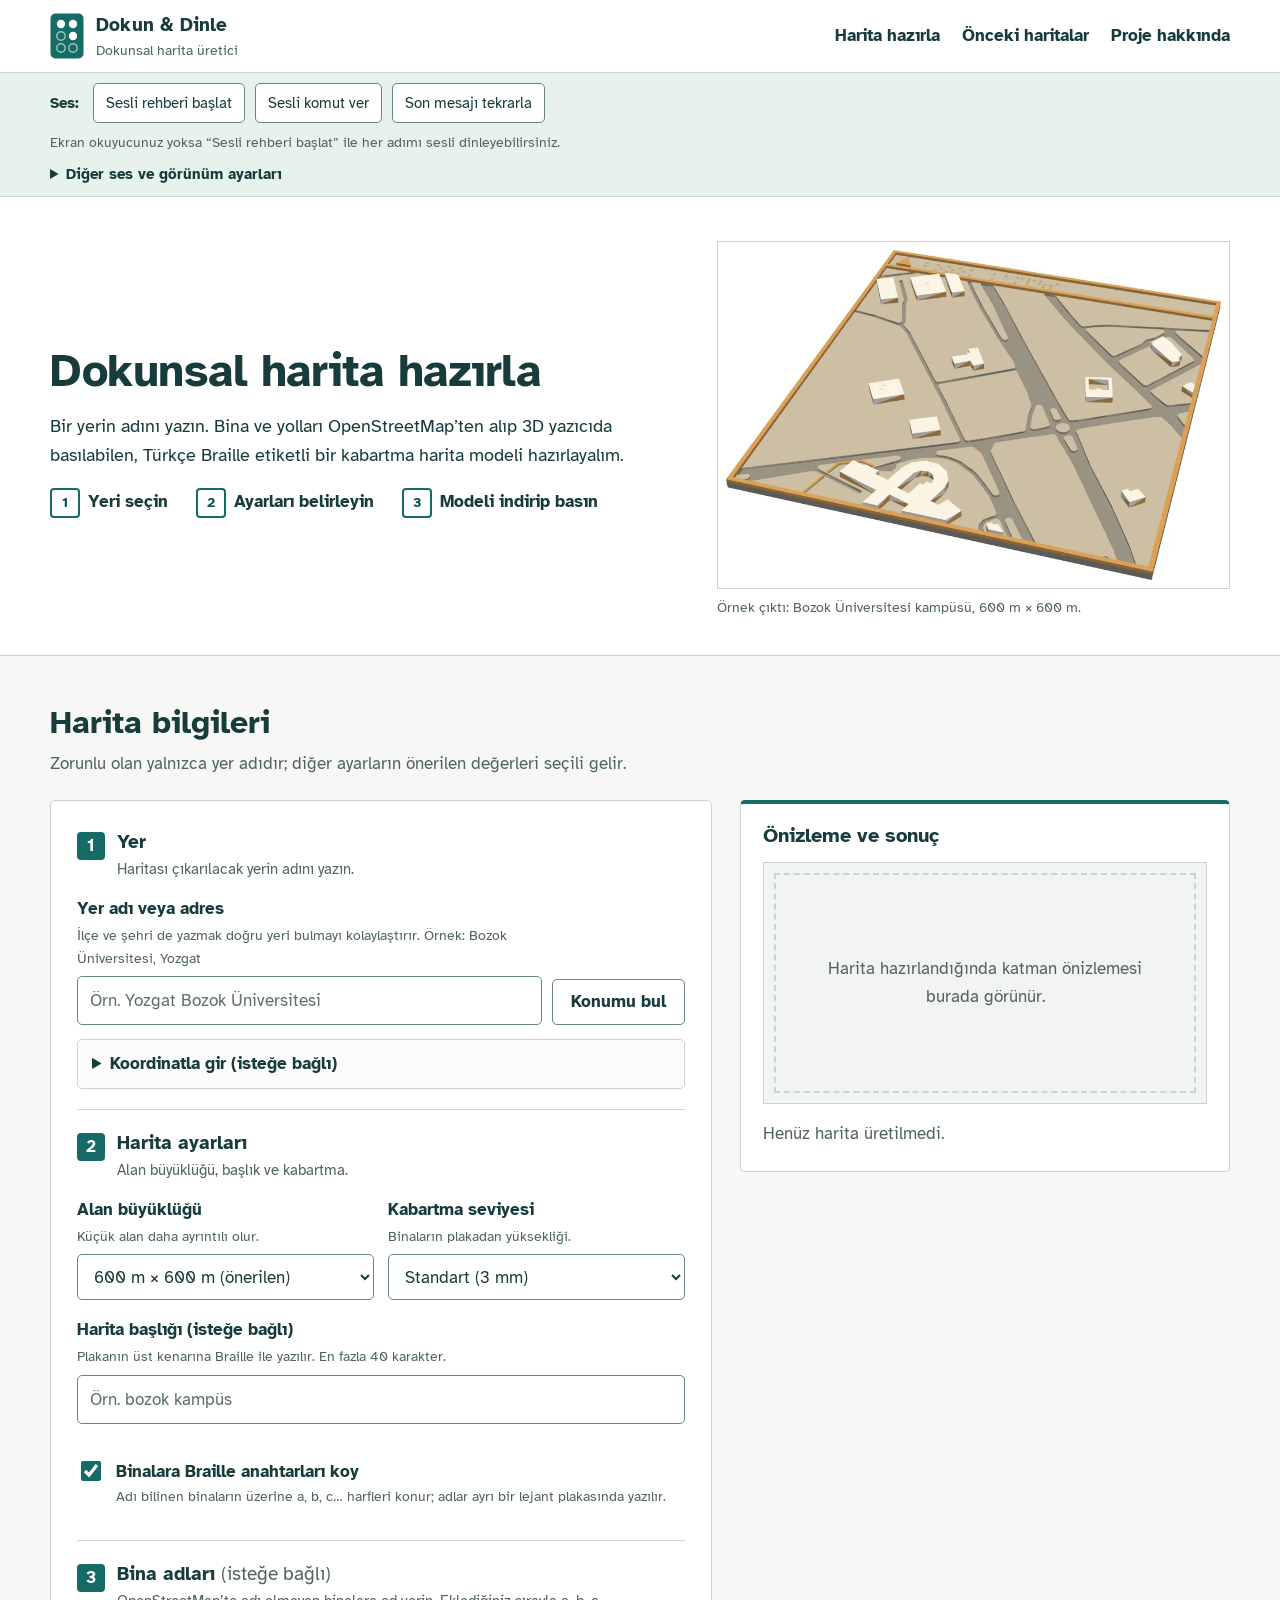
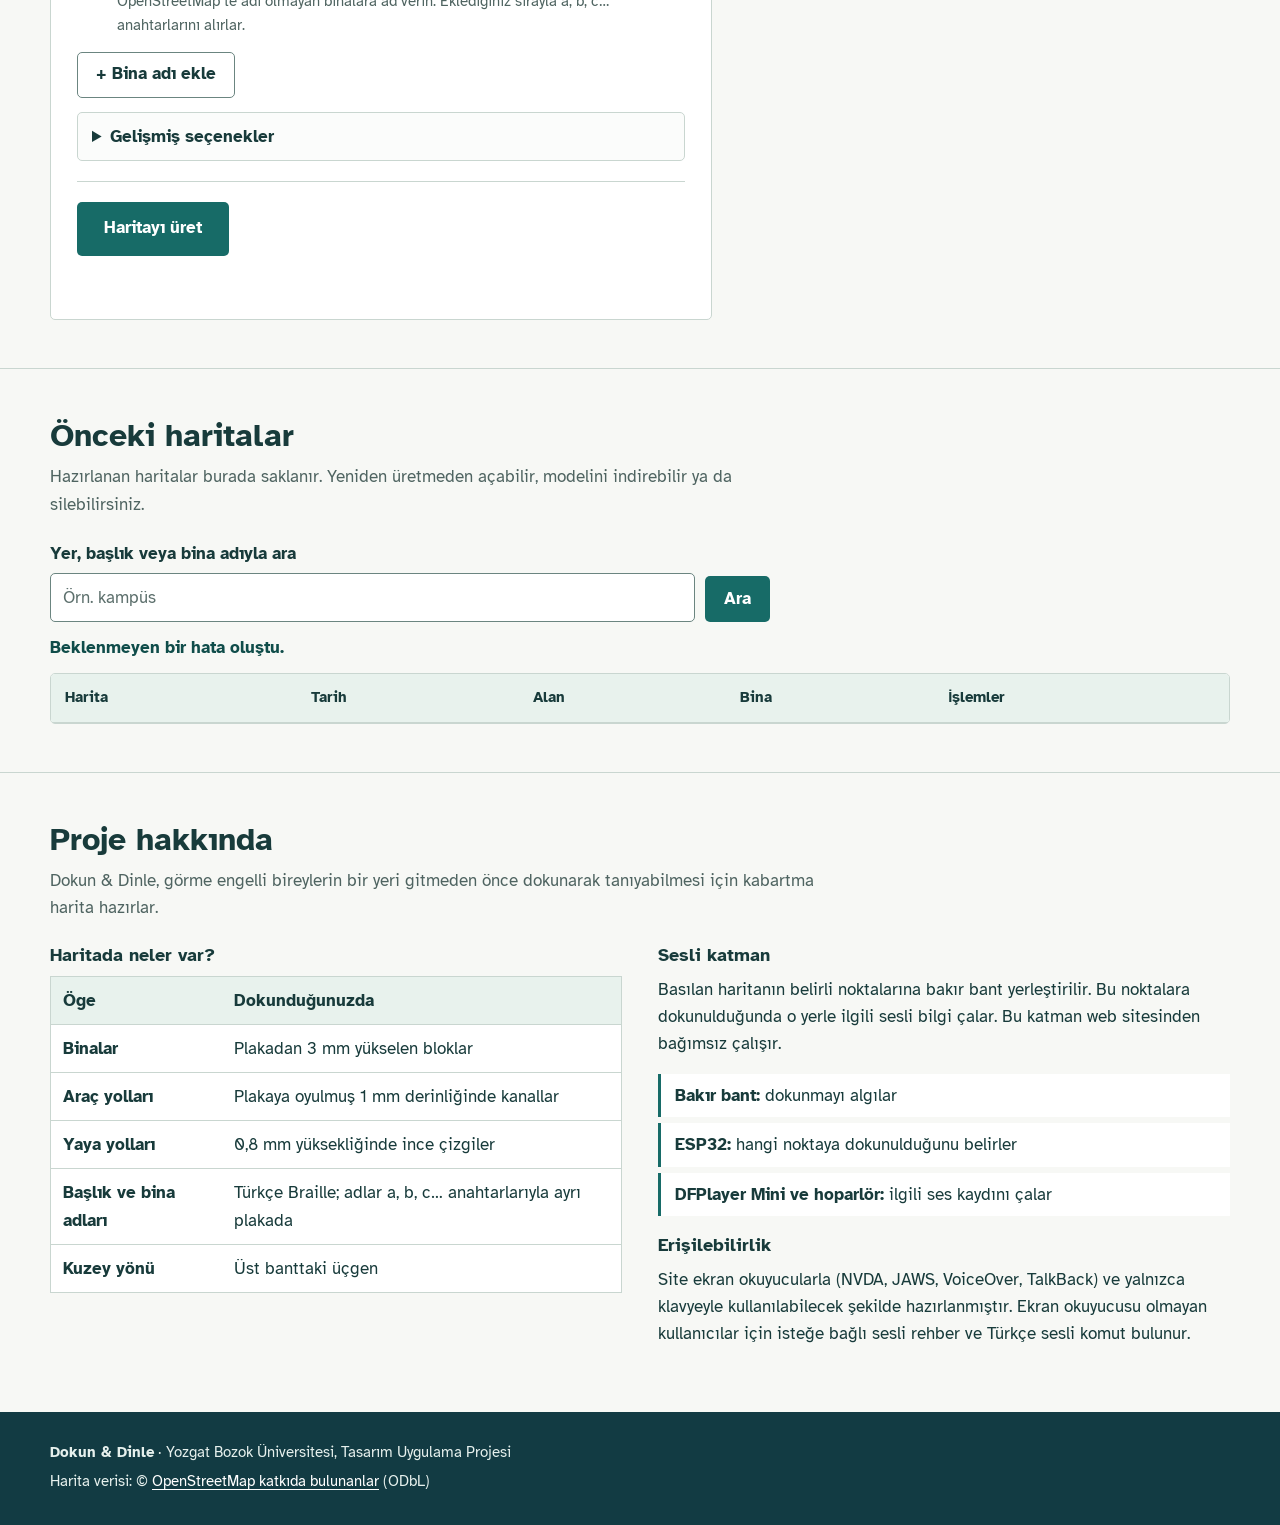
==== commit bfa708d3: "Arayuz tasarimi sadelestirildi - Sayfa duzeni yenilendi: form one alindi, tanitim bolumleri tek 'Pro" ====
--- a/frontend/index.html
+++ b/frontend/index.html
@@ -3,371 +3,203 @@
 <head>
   <meta charset="UTF-8">
   <meta name="viewport" content="width=device-width, initial-scale=1.0">
-  <meta name="description" content="Dokun & Dinle - görme engelli bireyler için sesli kullanılabilen, 3D basılabilir dokunsal harita oluşturma platformu.">
-  <title>Dokun & Dinle | Erişilebilir Haritalar</title>
-  <style>
-    :root {
-      --ink: #183b3b; --teal: #176b67; --teal-dark: #104d4a;
-      --mint: #e8f2ed; --paper: #f7f8f5; --white: #fff;
-      --muted: #5d706d; --line: #d9e3de; --gold: #d99b37;
-      --shadow: 0 12px 35px rgba(24,59,59,.08);
-    }
-    * { box-sizing: border-box; }
-    html { scroll-behavior: smooth; scroll-padding-top: 110px; }
-    body { margin: 0; font-family: Arial, Helvetica, sans-serif; color: var(--ink); background: var(--paper); line-height: 1.6; }
-    a { color: inherit; }
-    button, input, select, textarea { font: inherit; }
-    button { cursor: pointer; }
-    :focus-visible { outline: 3px solid #0b2e33; outline-offset: 2px; box-shadow: 0 0 0 6px #ffd166; }
-    .skip-link { position: absolute; left: 12px; top: -60px; z-index: 100; background: #fff; padding: 10px 14px; border-radius: 8px; }
-    .skip-link:focus { top: 12px; }
-    .reader-toolbar { display:flex; flex-wrap:wrap; align-items:center; gap:9px; padding:12px max(20px, calc((100% - 1120px) / 2)); background:#e8f2ed; border-bottom:1px solid var(--line); }
-    .reader-toolbar strong { margin-right:5px; }
-    .reader-toolbar button, .reader-toolbar select { min-height:40px; border:1px solid #6b8580; border-radius:8px; background:#fff; color:var(--ink); padding:7px 11px; }
-    .reader-toolbar button:disabled { opacity:.55; cursor:not-allowed; }
-    .reader-status { flex-basis:100%; margin:0; color:var(--muted); font-size:.85rem; }
-    .container { width: min(1120px, calc(100% - 40px)); margin: auto; }
-    header { background: rgba(255,255,255,.95); border-bottom: 1px solid var(--line); position: sticky; top: 0; z-index: 10; }
-    .nav { min-height: 76px; display: flex; align-items: center; justify-content: space-between; gap: 20px; }
-    .brand { display: flex; align-items: center; gap: 11px; font-weight: 800; letter-spacing: .04em; text-decoration: none; }
-    .brand-mark { display: grid; place-items: center; width: 38px; height: 38px; color: white; background: var(--teal); border-radius: 12px; font-size: 21px; }
-    nav { display: flex; flex-wrap: wrap; gap: 22px; }
-    nav a { text-decoration: none; font-size: .94rem; font-weight: 600; }
-    nav a:hover { color: var(--teal); }
-    .hero { padding: 76px 0 66px; color: white; background: linear-gradient(125deg, #123b43, #176b67); }
-    .hero-grid { display: grid; grid-template-columns: 1.2fr .8fr; gap: 45px; align-items: center; }
-    .eyebrow { color: #bfe2d8; font-size: .8rem; font-weight: 800; letter-spacing: .14em; text-transform: uppercase; }
-    h1 { max-width: 720px; margin: 12px 0 18px; font-size: clamp(2.4rem, 5vw, 4.3rem); line-height: 1.08; letter-spacing: -.04em; }
-    .hero p { max-width: 620px; color: #e0efeb; font-size: 1.08rem; }
-    .button { display: inline-flex; align-items: center; justify-content: center; border: 0; border-radius: 10px; padding: 12px 19px; font-weight: 700; text-decoration: none; transition: transform .15s; }
-    .button:hover { transform: translateY(-1px); }
-    .button-light { color: var(--teal-dark); background: white; margin-top: 14px; }
-    .button-primary { color: white; background: var(--teal); }
-    .button-primary:hover { background: var(--teal-dark); }
-    .button-outline { color: var(--ink); background: white; border: 1px solid var(--line); }
-    .hero-art { min-height: 265px; display: grid; place-items: center; border: 1px solid #ffffff35; border-radius: 26px; background: #ffffff10; padding: 18px; }
-    .hero-art svg { width: 100%; max-width: 400px; height: auto; }
-    section { padding: 68px 0; }
-    .section-head { max-width: 690px; margin-bottom: 28px; }
-    .section-kicker { color: var(--teal); font-size: .78rem; font-weight: 800; letter-spacing: .13em; text-transform: uppercase; }
-    h2 { margin: 7px 0 10px; font-size: clamp(1.8rem, 3vw, 2.6rem); line-height: 1.2; letter-spacing: -.025em; }
-    .section-head p, .muted { color: var(--muted); }
-    .builder-layout { display: grid; grid-template-columns: 1fr .85fr; gap: 24px; align-items: start; }
-    .card { background: white; border: 1px solid var(--line); border-radius: 17px; padding: 24px; box-shadow: var(--shadow); }
-    .step-title { display: flex; align-items: flex-start; gap: 12px; margin: 0 0 17px; }
-    .step-number { flex: 0 0 31px; height: 31px; display: grid; place-items: center; border-radius: 50%; color: white; background: var(--teal); font-weight: 800; }
-    .step-title h3 { margin: 0; font-size: 1.08rem; }
-    .step-title p { margin: 2px 0 0; color: var(--muted); font-size: .9rem; }
-    .form-grid { display: grid; grid-template-columns: 1fr 1fr; gap: 14px; }
-    .field { display: block; margin-bottom: 15px; font-weight: 700; font-size: .92rem; }
-    .field input, .field select { display: block; width: 100%; margin-top: 6px; border: 1px solid #6b8580; border-radius: 9px; background: white; padding: 11px 12px; color: var(--ink); min-height: 46px; }
-    .field input::placeholder { color: #5d706d; }
-    fieldset { border: 0; margin: 0 0 20px; padding: 0; }
-    legend { font-weight: 700; margin-bottom: 10px; }
-    .check-grid { display: grid; grid-template-columns: 1fr 1fr; gap: 9px; }
-    .check-item { display: flex; gap: 10px; align-items: center; border: 1px solid var(--line); padding: 10px; border-radius: 9px; font-size: .9rem; cursor: pointer; }
-    .check-item input { width: 18px; height: 18px; accent-color: var(--teal); }
-    .option { display: flex; gap: 11px; align-items: flex-start; padding: 12px; border: 1px solid #6b8580; border-radius: 10px; margin: 9px 0; }
-    .option input { width: 18px; height: 18px; margin-top: 3px; accent-color: var(--teal); }
-    .option small { display: block; color: var(--muted); }
-    .status { min-height: 24px; color: var(--teal-dark); font-size: .9rem; margin: 10px 0 0; }
-    .map-card { align-self: start; }
-    .map-canvas { overflow: hidden; border-radius: 12px; background: #edf1e9; }
-    .map-canvas svg { display: block; width: 100%; height: auto; }
-    .map-caption { color: var(--muted); font-size: .8rem; margin: 9px 0 17px; }
-    .summary { background: #f2f7f4; border: 1px solid var(--line); border-radius: 11px; padding: 15px; min-height: 110px; font-size: .92rem; }
-    .summary ul { margin: 8px 0 0; padding-left: 20px; }
-    .summary-empty { color: var(--muted); }
-    .feature-grid { display: grid; grid-template-columns: repeat(4, 1fr); gap: 15px; }
-    .feature-card { background: white; border: 1px solid var(--line); border-radius: 15px; padding: 20px; }
-    .feature-icon { width: 43px; height: 43px; display: grid; place-items: center; border-radius: 12px; background: var(--mint); color: var(--teal); font-size: 1.35rem; }
-    .feature-card h3 { margin: 13px 0 5px; font-size: 1rem; }
-    .feature-card p { color: var(--muted); margin: 0; font-size: .9rem; }
-    .process { display: grid; grid-template-columns: repeat(4, 1fr); gap: 14px; }
-    .process-card { padding: 19px; border-radius: 14px; background: white; border: 1px solid var(--line); }
-    .process-card .big { font-size: 1.7rem; }
-    .process-card h3 { margin: 8px 0 5px; }
-    .process-card p { margin: 0; color: var(--muted); font-size: .9rem; }
-    .hardware { background: #eaf2ee; border-radius: 17px; padding: 25px; }
-    .hardware-flow { display: flex; align-items: center; justify-content: center; flex-wrap: wrap; gap: 10px; margin-top: 18px; }
-    .hardware-node { background: white; border: 1px solid #cfddd6; border-radius: 10px; padding: 13px 16px; text-align: center; min-width: 130px; font-weight: 700; }
-    .hardware-node small { display: block; color: var(--muted); font-weight: 400; }
-    .arrow { color: var(--teal); font-weight: 800; }
-    .access-grid { display: grid; grid-template-columns: .8fr 1.2fr; gap: 30px; align-items: center; }
-    .access-list { list-style: none; padding: 0; margin: 0; }
-    .access-list li { padding: 10px 0; border-bottom: 1px solid var(--line); }
-    .access-list li::before { content: "✓"; color: var(--teal); font-weight: 800; margin-right: 10px; }
-    footer { background: #123b43; color: white; padding: 34px 0; }
-    footer p { color: #c5dcd5; margin: 5px 0 0; font-size: .9rem; }
-    .high-contrast { --ink: #000; --teal: #004b45; --teal-dark: #00352f; --paper: #fff; --muted: #222; --line: #555; --mint: #e4e4e4; }
-    .high-contrast .hero { background: #000; }
-    .high-contrast .card, .high-contrast .feature-card, .high-contrast .process-card { border: 2px solid #000; }
-
-    /* ---- Backend bağlantısı ve ses katmanı için eklenenler ---- */
-    [hidden] { display: none !important; }
-    .reader-toolbar .arac-grup { display:flex; flex-wrap:wrap; align-items:center; gap:9px; }
-    .reader-toolbar .ayirac { width:1px; align-self:stretch; background:#9bb8ad; margin:0 4px; }
-    .reader-toolbar button[aria-pressed="true"] { background: var(--teal); color: #fff; border-color: var(--teal); }
-    .kisayollar { flex-basis:100%; font-size:.85rem; color: var(--muted); }
-    .kisayollar summary { cursor: pointer; font-weight: 700; color: var(--ink); }
-    .kisayollar ul { margin: 6px 0 0; padding-left: 20px; }
-    kbd { font-family: inherit; font-weight: 700; border: 1px solid #6b8580; border-bottom-width: 2px; border-radius: 5px; padding: 0 5px; background: #fff; }
-    .ipucu { display:block; font-weight: 400; color: var(--muted); font-size: .85rem; margin-top: 3px; }
-    .hata { display:block; color: #a1261b; font-weight: 700; font-size: .88rem; min-height: 0; }
-    .hata:empty { display: none; }
-    [aria-invalid="true"] { border-color: #a1261b !important; border-width: 2px !important; }
-    .konum-satiri { display:flex; gap:10px; align-items:flex-end; }
-    .konum-satiri .field { flex: 1; margin-bottom: 0; }
-    .konum-satiri .button { min-height: 46px; }
-    .bulunan { margin: 8px 0 15px; color: var(--teal-dark); font-weight: 700; font-size: .92rem; }
-    .bulunan:empty { margin: 0 0 15px; }
-    details.koordinat, details.gelismis { border: 1px solid #6b8580; border-radius: 10px; padding: 10px 12px; margin: 0 0 18px; }
-    details summary { cursor: pointer; font-weight: 700; }
-    details[open] summary { margin-bottom: 10px; }
-    output.braille-cikti { display:block; font-weight:400; font-size:.9rem; color: var(--teal-dark); margin-top: 6px; min-height: 1.2em; }
-    .bina-listesi { list-style:none; margin: 0 0 10px; padding: 0; }
-    .bina-satiri { display:grid; grid-template-columns: 1.4fr 1fr 1fr auto; gap: 10px; align-items: end; border-bottom: 1px solid var(--line); padding-bottom: 8px; margin-bottom: 10px; }
-    .bina-satiri .field { margin-bottom: 0; }
-    .bina-satiri .button { min-height: 46px; padding: 10px 12px; }
-    .form-alt { display:flex; flex-wrap:wrap; gap:12px; align-items:center; margin-top: 8px; }
-    .onizleme-resmi { display:block; width:100%; height:auto; background:#fff; }
-    .sonuc { margin-top: 4px; }
-    .sonuc h3 { margin: 0 0 8px; font-size: 1.15rem; }
-    .sonuc h4 { margin: 18px 0 8px; font-size: 1rem; }
-    .sonuc-aciklama { background:#f2f7f4; border:1px solid var(--line); border-radius: 11px; padding: 12px 14px; margin: 0 0 12px; }
-    .ozet-listesi { display:grid; grid-template-columns: auto 1fr; gap: 4px 14px; margin: 0 0 14px; font-size: .93rem; }
-    .ozet-listesi dt { font-weight: 700; }
-    .ozet-listesi dd { margin: 0; }
-    .anahtar-tablosu { width:100%; border-collapse: collapse; margin: 0 0 12px; font-size: .93rem; }
-    .anahtar-tablosu caption { text-align:left; font-weight:700; margin-bottom: 6px; }
-    .anahtar-tablosu th, .anahtar-tablosu td { border: 1px solid #9bb0aa; padding: 6px 9px; text-align: left; }
-    .anahtar-tablosu th { background: var(--mint); }
-    .uyarilar { border-left: 4px solid #b86e00; background:#fff7e8; padding: 8px 12px; border-radius: 6px; margin-bottom: 14px; }
-    .uyarilar h4 { margin: 0 0 4px; }
-    .uyarilar ul { margin: 0; padding-left: 18px; }
-    .indirme-listesi { list-style:none; padding:0; margin:0; display:grid; gap:8px; }
-    .indirme-listesi .button { width:100%; justify-content:flex-start; }
-    .metin-dugme { background:none; border:0; padding:0; color: var(--teal-dark); font-weight:700; text-decoration: underline; }
-    .onceki-ust { display:flex; flex-wrap:wrap; gap:10px; align-items:flex-end; margin-bottom: 14px; }
-    .onceki-ust .field { flex: 1 1 260px; margin-bottom: 0; }
-    .onceki-ust .button { min-height: 46px; }
-    .onceki-liste { list-style:none; padding:0; margin: 0; display:grid; grid-template-columns: repeat(auto-fill, minmax(280px, 1fr)); gap: 14px; }
-    .onceki-kart { background:#fff; border:1px solid var(--line); border-radius: 14px; padding: 16px; }
-    .onceki-kart h3 { margin: 0 0 4px; font-size: 1.02rem; }
-    .onceki-kart p { margin: 0 0 12px; font-size: .88rem; }
-    .onceki-dugmeler { display:flex; flex-wrap:wrap; gap: 8px; }
-    .onceki-dugmeler .button { padding: 8px 13px; }
-    .gorsel-gizli { position:absolute; width:1px; height:1px; overflow:hidden; clip:rect(0 0 0 0); white-space:nowrap; }
-    @media (max-width: 700px) {
-      .bina-satiri { grid-template-columns: 1fr 1fr; }
-      .bina-satiri .field:first-child { grid-column: 1 / -1; }
-      .konum-satiri { flex-direction: column; align-items: stretch; }
-    }
-    @media (max-width: 850px) {
-      .hero-grid, .builder-layout, .access-grid { grid-template-columns: 1fr; }
-      .hero-art { min-height: 190px; }
-      .map-card { position: static; }
-      .feature-grid, .process { grid-template-columns: 1fr 1fr; }
-    }
-    @media (max-width: 560px) {
-      .container { width: min(100% - 26px, 1120px); }
-      .nav { padding: 12px 0; align-items: flex-start; flex-direction: column; }
-      nav { gap: 12px; }
-      .hero { padding: 48px 0; }
-      section { padding: 48px 0; }
-      .form-grid, .check-grid, .feature-grid, .process { grid-template-columns: 1fr; }
-      .card { padding: 17px; }
-      .hardware-flow { flex-direction: column; }
-      .arrow { transform: rotate(90deg); }
-    }
-    @media (prefers-reduced-motion: reduce) {
-      html { scroll-behavior: auto; }
-      *, *::before, *::after { transition-duration: .01ms !important; animation-duration: .01ms !important; }
-    }
-    </style>
+  <meta name="description" content="Dokun & Dinle: bir yerin bina ve yollarından, 3D yazıcıda basılabilen, Türkçe Braille etiketli dokunsal harita hazırlar.">
+  <title>Dokun &amp; Dinle | Dokunsal harita üretici</title>
+  <link rel="preload" href="fonts/atkinson-hyperlegible-latin-400-normal.woff2" as="font" type="font/woff2" crossorigin>
+  <link rel="stylesheet" href="stil.css">
 </head>
 <body>
-  <a class="skip-link" href="#main">Ana içeriğe geç</a>
-
-  <div class="reader-toolbar" role="region" aria-label="Ses araçları">
-    <div class="arac-grup">
-      <strong>Ses:</strong>
+  <a class="skip-link" href="#olustur">Harita formuna geç</a>
+
+  <header class="ust">
+    <div class="container">
+      <a class="marka" href="#main">
+        <!-- Braille'de "d" harfi (1-4-5 noktaları) -->
+        <svg width="34" height="46" viewBox="0 0 34 46" aria-hidden="true" focusable="false">
+          <rect x="0.5" y="0.5" width="33" height="45" rx="5" fill="#176b67"/>
+          <circle cx="11" cy="11" r="4.2" fill="#fff"/><circle cx="23" cy="11" r="4.2" fill="#fff"/>
+          <circle cx="11" cy="23" r="4.2" fill="none" stroke="#9cc7bf" stroke-width="1.4"/><circle cx="23" cy="23" r="4.2" fill="#fff"/>
+          <circle cx="11" cy="35" r="4.2" fill="none" stroke="#9cc7bf" stroke-width="1.4"/><circle cx="23" cy="35" r="4.2" fill="none" stroke="#9cc7bf" stroke-width="1.4"/>
+        </svg>
+        <span><span class="marka-ad">Dokun &amp; Dinle</span><span class="marka-alt">Dokunsal harita üretici</span></span>
+      </a>
+      <nav aria-label="Ana menü">
+        <ul>
+          <li><a href="#olustur">Harita hazırla</a></li>
+          <li><a href="#onceki">Önceki haritalar</a></li>
+          <li><a href="#hakkinda">Proje hakkında</a></li>
+        </ul>
+      </nav>
+    </div>
+  </header>
+
+  <div class="ses-cubugu" role="region" aria-label="Ses araçları">
+    <div class="container">
+      <span class="etiket" aria-hidden="true">Ses:</span>
       <button type="button" id="rehber-dugme" aria-pressed="false"
         data-rehber="Sesli rehberi açar ya da kapatır.">Sesli rehberi başlat</button>
       <button type="button" id="komut-dugme" aria-pressed="false"
         data-rehber="Mikrofonla sesli komut vermek için basın. Kısayolu Alt ve K.">Sesli komut ver</button>
       <button type="button" id="tekrarla" data-rehber="Son mesajı tekrar okur. Kısayolu Alt ve T.">Son mesajı tekrarla</button>
+      <p class="ses-durum" id="ses-durum" role="status" aria-live="polite">Ekran okuyucunuz yoksa “Sesli rehberi başlat” ile her adımı sesli dinleyebilirsiniz.</p>
+      <details class="ses-ayarlar">
+        <summary>Diğer ses ve görünüm ayarları</summary>
+        <div class="satir">
+          <button type="button" id="sayfayi-oku" data-rehber="Sayfanın tamamını sesli okur.">Sayfayı sesli oku</button>
+          <button type="button" id="okuma-duraklat" disabled>Duraklat</button>
+          <button type="button" id="okuma-devam" disabled>Devam et</button>
+          <button type="button" id="okuma-durdur" disabled>Okumayı durdur</button>
+          <label for="okuma-hizi">Okuma hızı</label>
+          <select id="okuma-hizi" data-rehber="Sesli okumanın hızını seçin. Yukarı ve aşağı ok tuşlarını kullanın.">
+            <option value="0.8">Yavaş</option>
+            <option value="1" selected>Normal</option>
+            <option value="1.2">Hızlı</option>
+            <option value="1.5">Çok hızlı</option>
+          </select>
+          <button type="button" id="contrast-toggle" aria-pressed="false"
+            data-rehber="Renkleri daha belirgin yapar.">Yüksek kontrast</button>
+        </div>
+        <ul>
+          <li><kbd>Alt</kbd> + <kbd>K</kbd>: sesli komut ver (Chrome ve Edge’de çalışır, mikrofon izni ister)</li>
+          <li><kbd>Alt</kbd> + <kbd>T</kbd>: son mesajı tekrarla &nbsp;·&nbsp; <kbd>Esc</kbd>: konuşmayı durdur</li>
+          <li>Örnek komutlar: “yer Yozgat Bozok Üniversitesi”, “alan altı yüz”, “başlık bozok kampüs”, “haritayı üret”, “haritayı anlat”, “indir”, “önceki haritalar”, “yardım”</li>
+        </ul>
+      </details>
     </div>
-    <span class="ayirac" aria-hidden="true"></span>
-    <div class="arac-grup">
-      <button type="button" id="sayfayi-oku" data-rehber="Sayfanın tamamını sesli okur.">Sayfayı sesli oku</button>
-      <button type="button" id="okuma-duraklat" disabled>Duraklat</button>
-      <button type="button" id="okuma-devam" disabled>Devam et</button>
-      <button type="button" id="okuma-durdur" disabled>Okumayı durdur</button>
-      <label for="okuma-hizi">Okuma hızı</label>
-      <select id="okuma-hizi" data-rehber="Sesli okumanın hızını seçin. Yukarı ve aşağı ok tuşlarını kullanın.">
-        <option value="0.8">Yavaş</option>
-        <option value="1" selected>Normal</option>
-        <option value="1.2">Hızlı</option>
-        <option value="1.5">Çok hızlı</option>
-      </select>
-    </div>
-    <p class="reader-status" id="ses-durum" role="status" aria-live="polite">Sesli yönlendirme için “Sesli rehberi başlat” düğmesine basın.</p>
-    <details class="kisayollar">
-      <summary>Klavye kısayolları ve sesli komutlar</summary>
-      <ul>
-        <li><kbd>Alt</kbd> + <kbd>K</kbd>: sesli komut ver (Chrome ve Edge’de çalışır, mikrofon izni ister)</li>
-        <li><kbd>Alt</kbd> + <kbd>T</kbd>: son mesajı tekrarla</li>
-        <li><kbd>Esc</kbd>: konuşmayı durdur</li>
-        <li>Örnek komutlar: “yer Yozgat Bozok Üniversitesi”, “alan altı yüz”, “başlık bozok kampüs”, “haritayı üret”, “haritayı anlat”, “indir”, “önceki haritalar”, “yardım”</li>
-      </ul>
-    </details>
   </div>
 
-  <header>
-    <div class="container nav">
-      <a class="brand" href="#main" aria-label="Dokun ve Dinle ana sayfa">
-        <span class="brand-mark" aria-hidden="true">◉</span><span>DOKUN &amp; DİNLE</span>
-      </a>
-      <nav aria-label="Ana menü">
-        <a href="#olustur">Harita oluştur</a>
-        <a href="#onceki">Önceki haritalar</a>
-        <a href="#ozellikler">Özellikler</a>
-        <a href="#surec">Nasıl çalışır?</a>
-        <a href="#erisilebilirlik">Erişilebilirlik</a>
-      </nav>
-    </div>
-  </header>
-
   <main id="main">
-    <section class="hero">
-      <div class="container hero-grid">
+    <section class="giris" aria-labelledby="sayfa-baslik">
+      <div class="container">
         <div>
-          <div class="eyebrow">Erişilebilir haritalar platformu</div>
-          <h1>Dünyayı dokunarak keşfet, dinleyerek tanı.</h1>
-          <p>Kendi dokunsal haritanı oluştur. Yolları ve yapıları parmaklarınla keşfet; haritada neler olduğunu sesli olarak dinle.</p>
-          <a class="button button-light" href="#olustur">Haritamı oluşturmaya başla&nbsp;<span aria-hidden="true">→</span></a>
-        </div>
-        <div class="hero-art">
-          <svg viewBox="0 0 430 270" role="img" aria-labelledby="map-title map-desc">
-            <title id="map-title">Dokunsal harita illüstrasyonu</title>
-            <desc id="map-desc">Yollar, binalar ve dokunma noktaları bulunan stilize harita.</desc>
-            <rect x="24" y="20" width="382" height="230" rx="20" fill="#e8f2ed"/>
-            <path d="M15 90 L420 175 M110 5 L270 275 M5 220 L420 50 M345 0 L170 275" stroke="#b5c9bd" stroke-width="24" fill="none"/>
-            <path d="M15 90 L420 175 M110 5 L270 275 M5 220 L420 50 M345 0 L170 275" stroke="#fff" stroke-width="3" stroke-dasharray="8 7" fill="none"/>
-            <rect x="42" y="37" width="72" height="44" rx="7" fill="#8caf9c"/>
-            <rect x="285" y="35" width="86" height="57" rx="7" fill="#8caf9c"/>
-            <rect x="300" y="183" width="75" height="42" rx="7" fill="#d4b879"/>
-            <circle cx="210" cy="130" r="20" fill="#176b67"/><circle cx="210" cy="130" r="7" fill="#fff"/>
-            <circle cx="137" cy="190" r="10" fill="#d99b37"/><circle cx="350" cy="130" r="10" fill="#d99b37"/>
-          </svg>
-        </div>
+          <h1 id="sayfa-baslik">Dokunsal harita hazırla</h1>
+          <p class="giris-metin">Bir yerin adını yazın. Bina ve yolları OpenStreetMap’ten alıp 3D yazıcıda basılabilen, Türkçe Braille etiketli bir kabartma harita modeli hazırlayalım.</p>
+          <ol class="adimlar">
+            <li>Yeri seçin</li>
+            <li>Ayarları belirleyin</li>
+            <li>Modeli indirip basın</li>
+          </ol>
+        </div>
+        <figure class="ornek-cikti">
+          <img src="gorseller/ornek-kampus-3d.webp" width="900" height="608"
+            alt="Örnek çıktı: Yozgat Bozok Üniversitesi kampüsünün 3D kabartma harita modeli. Binalar yükseltilmiş bloklar, yollar plakaya oyulmuş kanallar olarak görünüyor; üst bantta Braille başlık var.">
+          <figcaption>Örnek çıktı: Bozok Üniversitesi kampüsü, 600 m × 600 m.</figcaption>
+        </figure>
       </div>
     </section>
 
-    <section id="olustur">
+    <section class="bolum" id="olustur" aria-labelledby="olustur-baslik">
       <div class="container">
-        <div class="section-head">
-          <div class="section-kicker">Kişisel harita tasarımı</div>
-          <h2>Kendi haritanı oluştur</h2>
-          <p>Haritası çıkarılacak yeri ve harita ayarlarını belirle. Sistem bina ve yolları OpenStreetMap’ten alıp 3D yazıcıda basılabilen, Braille etiketli bir model hazırlar.</p>
-        </div>
-        <div class="builder-layout">
-          <form class="card" id="harita-formu" novalidate>
-            <div class="step-title">
-              <span class="step-number" aria-hidden="true">1</span>
-              <div><h3>Yeri seç</h3><p>Haritası çıkarılacak yerin adını yaz ya da koordinat gir.</p></div>
-            </div>
-            <div class="konum-satiri">
-              <label class="field" for="yer">Yer adı veya adres
-                <span class="ipucu" id="yer-ipucu">İlçe ve şehri de yazmak doğru yeri bulmayı kolaylaştırır. Örnek: Bozok Üniversitesi, Yozgat</span>
-                <input id="yer" name="yer" autocomplete="off" aria-describedby="yer-ipucu yer-hata"
-                  placeholder="Örn. Yozgat Bozok Üniversitesi"
-                  data-rehber="Haritası çıkarılacak yerin adını yazın, örneğin Yozgat Bozok Üniversitesi. Sonra Konumu bul düğmesine geçin. Sesli komutla da, yer ve ardından yer adını söyleyebilirsiniz.">
+        <div class="bolum-baslik">
+          <h2 id="olustur-baslik">Harita bilgileri</h2>
+          <p>Zorunlu olan yalnızca yer adıdır; diğer ayarların önerilen değerleri seçili gelir.</p>
+        </div>
+
+        <div class="arac-duzeni">
+          <form class="panel form-panel" id="harita-formu" novalidate>
+            <div class="adim">
+              <div class="adim-baslik">
+                <span class="adim-no" aria-hidden="true">1</span>
+                <div><h3>Yer</h3><p>Haritası çıkarılacak yerin adını yazın.</p></div>
+              </div>
+              <div class="konum-satiri">
+                <label class="field" for="yer">Yer adı veya adres
+                  <span class="ipucu" id="yer-ipucu">İlçe ve şehri de yazmak doğru yeri bulmayı kolaylaştırır. Örnek: Bozok Üniversitesi, Yozgat</span>
+                  <input id="yer" name="yer" autocomplete="off" aria-describedby="yer-ipucu yer-hata"
+                    placeholder="Örn. Yozgat Bozok Üniversitesi"
+                    data-rehber="Haritası çıkarılacak yerin adını yazın, örneğin Yozgat Bozok Üniversitesi. Sonra Konumu bul düğmesine geçin. Sesli komutla da, yer ve ardından yer adını söyleyebilirsiniz.">
+                </label>
+                <button type="button" class="button button-outline" id="konum-bul"
+                  data-rehber="Yazdığınız yeri haritada arar ve bulunan yerin tam adını okur.">Konumu bul</button>
+              </div>
+              <span class="hata" id="yer-hata"></span>
+              <p class="bulunan" id="bulunan-yer"></p>
+
+              <details class="acilir">
+                <summary>Koordinatla gir (isteğe bağlı)</summary>
+                <p class="ipucu" id="koordinat-ipucu">Google Haritalar’da bir noktaya sağ tıklayınca çıkan ilk satırdaki iki sayı enlem ve boylamdır. “Konumu bul” bu alanları kendisi doldurur.</p>
+                <div class="iki-sutun">
+                  <label class="field" for="enlem">Enlem
+                    <input id="enlem" name="enlem" inputmode="decimal" autocomplete="off" aria-describedby="koordinat-ipucu enlem-hata"
+                      placeholder="Örn. 39.775014" data-rehber="Harita merkezinin enlemini yazın. Yer adı yazdıysanız boş bırakabilirsiniz.">
+                    <span class="hata" id="enlem-hata"></span>
+                  </label>
+                  <label class="field" for="boylam">Boylam
+                    <input id="boylam" name="boylam" inputmode="decimal" autocomplete="off" aria-describedby="koordinat-ipucu boylam-hata"
+                      placeholder="Örn. 34.796303" data-rehber="Harita merkezinin boylamını yazın.">
+                    <span class="hata" id="boylam-hata"></span>
+                  </label>
+                </div>
+              </details>
+            </div>
+
+            <div class="adim">
+              <div class="adim-baslik">
+                <span class="adim-no" aria-hidden="true">2</span>
+                <div><h3>Harita ayarları</h3><p>Alan büyüklüğü, başlık ve kabartma.</p></div>
+              </div>
+              <div class="iki-sutun">
+                <label class="field" for="alan">Alan büyüklüğü
+                  <span class="ipucu" id="alan-ipucu">Küçük alan daha ayrıntılı olur.</span>
+                  <select id="alan" name="alan" aria-describedby="alan-ipucu alan-hata"
+                    data-rehber="Haritanın kaç metrelik bir alanı göstereceğini seçin. Önerilen altı yüz metredir. Ok tuşlarıyla değiştirin.">
+                    <option value="300">300 m × 300 m</option>
+                    <option value="400">400 m × 400 m</option>
+                    <option value="600" selected>600 m × 600 m (önerilen)</option>
+                    <option value="800">800 m × 800 m</option>
+                    <option value="1000">1000 m × 1000 m</option>
+                    <option value="1500">1500 m × 1500 m</option>
+                    <option value="2000">2000 m × 2000 m</option>
+                  </select>
+                  <span class="hata" id="alan-hata"></span>
+                </label>
+                <label class="field" for="kabartma">Kabartma seviyesi
+                  <span class="ipucu">Binaların plakadan yüksekliği.</span>
+                  <select id="kabartma" name="kabartma" data-rehber="Binaların ne kadar yüksek kabartılacağını seçin.">
+                    <option value="standart">Standart (3 mm)</option>
+                    <option value="belirgin">Belirgin (3,5 mm)</option>
+                    <option value="yuksek">Yüksek (4 mm)</option>
+                  </select>
+                </label>
+              </div>
+              <label class="field" for="baslik">Harita başlığı (isteğe bağlı)
+                <span class="ipucu" id="baslik-ipucu">Plakanın üst kenarına Braille ile yazılır. En fazla 40 karakter.</span>
+                <input id="baslik" name="baslik" maxlength="40" autocomplete="off" aria-describedby="baslik-ipucu baslik-braille baslik-hata"
+                  placeholder="Örn. bozok kampüs" data-rehber="Haritanın üstüne Braille ile yazılacak kısa başlığı yazın. Boş bırakabilirsiniz.">
+                <output class="braille-cikti" id="baslik-braille" for="baslik"></output>
+                <span class="hata" id="baslik-hata"></span>
               </label>
-              <button type="button" class="button button-outline" id="konum-bul"
-                data-rehber="Yazdığınız yeri haritada arar ve bulunan yerin tam adını okur.">Konumu bul</button>
-            </div>
-            <span class="hata" id="yer-hata"></span>
-            <p class="bulunan" id="bulunan-yer"></p>
-
-            <details class="koordinat">
-              <summary>Koordinatla gir (isteğe bağlı)</summary>
-              <p class="ipucu" id="koordinat-ipucu">Google Haritalar’da bir noktaya sağ tıklayınca çıkan ilk satırdaki iki sayı enlem ve boylamdır. Konumu bul düğmesi bu alanları kendisi doldurur.</p>
-              <div class="form-grid">
-                <label class="field" for="enlem">Enlem
-                  <input id="enlem" name="enlem" inputmode="decimal" autocomplete="off" aria-describedby="koordinat-ipucu enlem-hata"
-                    placeholder="Örn. 39.775014" data-rehber="Harita merkezinin enlemini yazın. Yer adı yazdıysanız boş bırakabilirsiniz.">
-                  <span class="hata" id="enlem-hata"></span>
-                </label>
-                <label class="field" for="boylam">Boylam
-                  <input id="boylam" name="boylam" inputmode="decimal" autocomplete="off" aria-describedby="koordinat-ipucu boylam-hata"
-                    placeholder="Örn. 34.796303" data-rehber="Harita merkezinin boylamını yazın.">
-                  <span class="hata" id="boylam-hata"></span>
-                </label>
-              </div>
-            </details>
-
-            <div class="step-title">
-              <span class="step-number" aria-hidden="true">2</span>
-              <div><h3>Harita ayarlarını seç</h3><p>Alan büyüklüğü, başlık ve kabartma.</p></div>
-            </div>
-            <label class="field" for="alan">Alan büyüklüğü
-              <span class="ipucu" id="alan-ipucu">Küçük alan daha ayrıntılı, büyük alan daha kalabalık bir harita verir.</span>
-              <select id="alan" name="alan" aria-describedby="alan-ipucu alan-hata"
-                data-rehber="Haritanın kaç metrelik bir alanı göstereceğini seçin. Önerilen altı yüz metredir. Ok tuşlarıyla değiştirin.">
-                <option value="300">300 m × 300 m (çok ayrıntılı)</option>
-                <option value="400">400 m × 400 m</option>
-                <option value="600" selected>600 m × 600 m (önerilen)</option>
-                <option value="800">800 m × 800 m</option>
-                <option value="1000">1000 m × 1000 m</option>
-                <option value="1500">1500 m × 1500 m</option>
-                <option value="2000">2000 m × 2000 m (az ayrıntılı)</option>
-              </select>
-              <span class="hata" id="alan-hata"></span>
-            </label>
-            <label class="field" for="baslik">Harita başlığı (isteğe bağlı)
-              <span class="ipucu" id="baslik-ipucu">Plakanın üst kısmına Braille ile yazılır. En fazla 40 karakter.</span>
-              <input id="baslik" name="baslik" maxlength="40" autocomplete="off" aria-describedby="baslik-ipucu baslik-braille baslik-hata"
-                placeholder="Örn. bozok kampüs" data-rehber="Haritanın üstüne Braille ile yazılacak kısa başlığı yazın. Boş bırakabilirsiniz.">
-              <output class="braille-cikti" id="baslik-braille" for="baslik"></output>
-              <span class="hata" id="baslik-hata"></span>
-            </label>
-            <label class="field" for="kabartma">Kabartma seviyesi
-              <select id="kabartma" name="kabartma" data-rehber="Binaların ne kadar yüksek kabartılacağını seçin.">
-                <option value="standart">Standart (binalar 3 mm)</option>
-                <option value="belirgin">Belirgin (binalar 3,5 mm)</option>
-                <option value="yuksek">Yüksek (binalar 4 mm)</option>
-              </select>
-            </label>
-            <label class="option">
-              <input type="checkbox" id="braille-anahtar" checked
-                data-rehber="İşaretliyse adı bilinen binaların üzerine a, b, c gibi Braille harfleri konur ve adlar ayrı bir plakada listelenir. Değiştirmek için boşluk tuşuna basın.">
-              <span><strong>Binalara Braille anahtarları koy</strong><small>Adı bilinen binaların üzerine a, b, c… harfleri konur; adlar ayrı bir lejant plakasında yazılır.</small></span>
-            </label>
-
-            <div class="step-title" style="margin-top:20px">
-              <span class="step-number" aria-hidden="true">3</span>
-              <div><h3>Bina adları (isteğe bağlı)</h3><p>OpenStreetMap’te adı olmayan binalara ad ver. Eklediğin sırayla a, b, c… anahtarlarını alırlar.</p></div>
-            </div>
-            <ul class="bina-listesi" id="bina-listesi" aria-label="Eklenen bina adları"></ul>
-            <button type="button" class="button button-outline" id="bina-ekle"
-              data-rehber="Yeni bir bina adı satırı ekler. Her satırda ad, enlem ve boylam yazılır.">+ Bina adı ekle</button>
-
-            <details class="gelismis" style="margin-top:20px">
-              <summary>Gelişmiş seçenekler</summary>
-              <label class="option">
-                <input type="checkbox" id="yeniden-uret" data-rehber="İşaretliyse aynı harita daha önce hazırlanmış olsa bile baştan üretilir.">
-                <span><strong>Haritayı baştan üret</strong><small>Aynı ayarlarla daha önce hazırlanmış harita varsa kayıttan getirmek yerine yeniden üretir.</small></span>
+              <label class="secenek">
+                <input type="checkbox" id="braille-anahtar" checked
+                  data-rehber="İşaretliyse adı bilinen binaların üzerine a, b, c gibi Braille harfleri konur ve adlar ayrı bir plakada listelenir. Değiştirmek için boşluk tuşuna basın.">
+                <span><strong>Binalara Braille anahtarları koy</strong><small>Adı bilinen binaların üzerine a, b, c… harfleri konur; adlar ayrı bir lejant plakasında yazılır.</small></span>
               </label>
-              <label class="option">
-                <input type="checkbox" id="ornek-veri" data-rehber="Geliştirme için. İşaretliyse internet kullanılmadan örnek veriyle harita üretilir.">
-                <span><strong>İnternetsiz deneme (örnek veri)</strong><small>Geliştirme ve test için; gerçek bir yer yerine yapay örnek veri kullanılır.</small></span>
-              </label>
-            </details>
+            </div>
+
+            <div class="adim">
+              <div class="adim-baslik">
+                <span class="adim-no" aria-hidden="true">3</span>
+                <div><h3>Bina adları <span class="muted" style="font-weight:400">(isteğe bağlı)</span></h3><p>OpenStreetMap’te adı olmayan binalara ad verin. Eklediğiniz sırayla a, b, c… anahtarlarını alırlar.</p></div>
+              </div>
+              <ul class="bina-listesi" id="bina-listesi" aria-label="Eklenen bina adları"></ul>
+              <button type="button" class="button button-outline" id="bina-ekle"
+                data-rehber="Yeni bir bina adı satırı ekler. Her satırda ad, enlem ve boylam yazılır.">+ Bina adı ekle</button>
+
+              <details class="acilir">
+                <summary>Gelişmiş seçenekler</summary>
+                <label class="secenek">
+                  <input type="checkbox" id="yeniden-uret" data-rehber="İşaretliyse aynı harita daha önce hazırlanmış olsa bile baştan üretilir.">
+                  <span><strong>Haritayı baştan üret</strong><small>Aynı ayarlarla hazırlanmış harita varsa kayıttan getirmek yerine yeniden üretir.</small></span>
+                </label>
+                <label class="secenek">
+                  <input type="checkbox" id="ornek-veri" data-rehber="Geliştirme için. İşaretliyse internet kullanılmadan örnek veriyle harita üretilir.">
+                  <span><strong>İnternetsiz deneme (örnek veri)</strong><small>Geliştirme ve test için; gerçek bir yer yerine yapay örnek veri kullanılır.</small></span>
+                </label>
+              </details>
+            </div>
 
             <div class="form-alt">
-              <button class="button button-primary" type="submit" id="uret-dugme"
+              <button class="button button-primary button-buyuk" type="submit" id="uret-dugme"
                 data-rehber="Haritayı hazırlar. Bu işlem bir ile beş dakika sürebilir; hazır olduğunda haber verilir.">Haritayı üret</button>
               <button class="button button-outline" type="button" id="tekrar-dene" hidden
                 data-rehber="Haritayı aynı ayarlarla yeniden ister.">Tekrar dene</button>
@@ -375,37 +207,25 @@
             <p class="status" id="form-durum" role="status" aria-live="polite"></p>
           </form>
 
-          <aside class="card map-card" aria-labelledby="onizleme-baslik">
-            <h3 id="onizleme-baslik" style="margin-top:0">Harita önizlemesi</h3>
-            <div class="map-canvas" id="onizleme-kutusu">
-              <svg viewBox="0 0 600 300" role="img" aria-labelledby="preview-title preview-desc">
-                <title id="preview-title">Örnek dokunsal harita görünümü</title>
-                <desc id="preview-desc">Yollar ve binalar içeren örnek şema. Gerçek harita verisi değildir.</desc>
-                <rect width="600" height="300" fill="#edf1e9"/>
-                <path d="M-20 65 L620 190 M100 -10 L350 320 M-20 245 L620 30 M490 -10 L210 320" stroke="#fff" stroke-width="25" fill="none"/>
-                <path d="M-20 65 L620 190 M100 -10 L350 320 M-20 245 L620 30 M490 -10 L210 320" stroke="#aab9aa" stroke-width="2" stroke-dasharray="7 7" fill="none"/>
-                <rect x="45" y="32" width="100" height="65" rx="7" fill="#c4d5bb"/>
-                <rect x="380" y="38" width="120" height="66" rx="7" fill="#c4d5bb"/>
-                <rect x="390" y="190" width="120" height="55" rx="7" fill="#d7c9a8"/>
-                <rect x="55" y="176" width="90" height="53" rx="7" fill="#d7c9a8"/>
-                <circle cx="270" cy="135" r="13" fill="#176b67"/><circle cx="270" cy="135" r="5" fill="white"/>
-              </svg>
-            </div>
-            <p class="map-caption" id="onizleme-yazi">Bu görsel yalnızca örnek şemadır. Harita üretildiğinde gerçek önizleme burada görünür.</p>
+          <section class="panel sonuc-panel" aria-labelledby="sonuc-panel-baslik">
+            <h2 id="sonuc-panel-baslik">Önizleme ve sonuç</h2>
+            <div class="onizleme-kutusu" id="onizleme-kutusu">
+              <div class="onizleme-bos">Harita hazırlandığında katman önizlemesi burada görünür.</div>
+            </div>
+            <p class="map-caption" id="onizleme-yazi"></p>
             <div class="sonuc" id="sonuc">
-              <p class="summary-empty muted">Henüz harita üretilmedi. Yeri ve ayarları seçip “Haritayı üret” düğmesine bas.</p>
-            </div>
-          </aside>
+              <p class="summary-empty muted">Henüz harita üretilmedi.</p>
+            </div>
+          </section>
         </div>
       </div>
     </section>
 
-    <section id="onceki" style="background:#eef3ef">
+    <section class="bolum" id="onceki" aria-labelledby="onceki-baslik">
       <div class="container">
-        <div class="section-head">
-          <div class="section-kicker">Kayıtlı haritalar</div>
-          <h2>Önceki haritalar</h2>
-          <p>Daha önce hazırlanan haritalar burada saklanır. Yeniden üretmeden açabilir, modelini indirebilir ya da silebilirsin.</p>
+        <div class="bolum-baslik">
+          <h2 id="onceki-baslik">Önceki haritalar</h2>
+          <p>Hazırlanan haritalar burada saklanır. Yeniden üretmeden açabilir, modelini indirebilir ya da silebilirsiniz.</p>
         </div>
         <form class="onceki-ust" id="onceki-form" role="search" aria-label="Önceki haritalarda ara">
           <label class="field" for="onceki-ara">Yer, başlık veya bina adıyla ara
@@ -415,82 +235,59 @@
           <button class="button button-primary" type="submit">Ara</button>
         </form>
         <p class="status" id="onceki-durum" role="status" aria-live="polite" style="margin-bottom:12px"></p>
-        <ul class="onceki-liste" id="onceki-liste" aria-label="Kayıtlı haritalar listesi"></ul>
+        <div class="tablo-kap">
+          <table class="onceki-tablo">
+            <caption class="gorsel-gizli">Kayıtlı haritalar</caption>
+            <thead>
+              <tr><th scope="col">Harita</th><th scope="col">Tarih</th><th scope="col">Alan</th><th scope="col">Bina</th><th scope="col">İşlemler</th></tr>
+            </thead>
+            <tbody id="onceki-liste"></tbody>
+          </table>
+        </div>
       </div>
     </section>
 
-    <section id="ozellikler">
+    <section class="bolum" id="hakkinda" aria-labelledby="hakkinda-baslik">
       <div class="container">
-        <div class="section-head">
-          <div class="section-kicker">Platform özellikleri</div>
-          <h2>Haritadan daha fazlası</h2>
-          <p>Dokunsal ve sesli bilginin bir araya geldiği, erişilebilirlik odaklı bir deneyim.</p>
-        </div>
-        <div class="feature-grid">
-          <article class="feature-card"><div class="feature-icon" aria-hidden="true">⌖</div><h3>Bölge seçimi</h3><p>Yer adı söylenerek, yazılarak ya da koordinatla seçilir.</p></article>
-          <article class="feature-card"><div class="feature-icon" aria-hidden="true">▧</div><h3>3D kabartma</h3><p>Binalar ve yollar dokunarak ayırt edilebilecek farklı yüksekliklere dönüştürülür.</p></article>
-          <article class="feature-card"><div class="feature-icon" aria-hidden="true">♫</div><h3>Sesli kullanım</h3><p>Site her adımı sesli anlatır, sesli komutları anlar ve hazırlanan haritayı sesli tanıtır.</p></article>
-          <article class="feature-card"><div class="feature-icon" aria-hidden="true">⠿</div><h3>Braille desteği</h3><p>Başlık ve bina adları Türkçe Braille ile plakaya kabartılır.</p></article>
-        </div>
-      </div>
-    </section>
-
-    <section id="surec" style="background:#eef3ef">
-      <div class="container">
-        <div class="section-head">
-          <div class="section-kicker">Üretim süreci</div>
-          <h2>Dijital tasarımdan dokunsal keşfe</h2>
-          <p>Web platformunda başlayan süreç, fiziksel ve bağımsız kullanılabilen bir haritayla tamamlanır.</p>
-        </div>
-        <div class="process">
-          <article class="process-card"><div class="big" aria-hidden="true">⌖</div><h3>01. Bölge seçimi</h3><p>Kullanıcı erişilebilir arayüzden haritalamak istediği bölgeyi seçer.</p></article>
-          <article class="process-card"><div class="big" aria-hidden="true">▧</div><h3>02. 3D modelleme</h3><p>OpenStreetMap verisi işlenerek kabartmalı harita modeli (STL) hazırlanır.</p></article>
-          <article class="process-card"><div class="big" aria-hidden="true">◈</div><h3>03. 3D baskı</h3><p>Model, PLA filament kullanılarak FDM teknolojisiyle üretilir.</p></article>
-          <article class="process-card"><div class="big" aria-hidden="true">♫</div><h3>04. Sesli etkileşim</h3><p>ESP32 ve DFPlayer Mini, dokunulan noktaya ait sesli bilgiyi oynatır.</p></article>
-        </div>
-        <div class="hardware" style="margin-top:25px">
-          <h3 style="margin:0;text-align:center">Fiziksel sistemin donanım akışı</h3>
-          <p class="muted" style="text-align:center;margin:4px 0 0">Web arayüzünden bağımsız çalışan sesli katman</p>
-          <div class="hardware-flow" role="group" aria-label="Bakır bant, ESP32, DFPlayer Mini ve hoparlör sıralaması">
-            <div class="hardware-node">Bakır bant<small>Dokunma algılama</small></div><span class="arrow" aria-hidden="true">→</span>
-            <div class="hardware-node">ESP32<small>Kontrol birimi</small></div><span class="arrow" aria-hidden="true">→</span>
-            <div class="hardware-node">DFPlayer Mini<small>Ses oynatma</small></div><span class="arrow" aria-hidden="true">→</span>
-            <div class="hardware-node">Hoparlör<small>Sesli bilgi</small></div>
+        <div class="bolum-baslik">
+          <h2 id="hakkinda-baslik">Proje hakkında</h2>
+          <p>Dokun &amp; Dinle, görme engelli bireylerin bir yeri gitmeden önce dokunarak tanıyabilmesi için kabartma harita hazırlar.</p>
+        </div>
+        <div class="hakkinda-duzeni">
+          <div>
+            <h3>Haritada neler var?</h3>
+            <table class="katman-tablosu">
+              <caption class="gorsel-gizli">Harita katmanları ve baskıdaki karşılıkları</caption>
+              <thead><tr><th scope="col">Öge</th><th scope="col">Dokunduğunuzda</th></tr></thead>
+              <tbody>
+                <tr><th scope="row">Binalar</th><td>Plakadan 3 mm yükselen bloklar</td></tr>
+                <tr><th scope="row">Araç yolları</th><td>Plakaya oyulmuş 1 mm derinliğinde kanallar</td></tr>
+                <tr><th scope="row">Yaya yolları</th><td>0,8 mm yüksekliğinde ince çizgiler</td></tr>
+                <tr><th scope="row">Başlık ve bina adları</th><td>Türkçe Braille; adlar a, b, c… anahtarlarıyla ayrı plakada</td></tr>
+                <tr><th scope="row">Kuzey yönü</th><td>Üst banttaki üçgen</td></tr>
+              </tbody>
+            </table>
           </div>
-        </div>
-      </div>
-    </section>
-
-    <section id="erisilebilirlik">
-      <div class="container access-grid">
-        <div class="section-head" style="margin:0">
-          <div class="section-kicker">Herkes için erişilebilirlik</div>
-          <h2>Engelleri değil, imkânları tasarlıyoruz.</h2>
-          <p>Platform, görme engelli kullanıcıların sesli rehber, sesli komut, ekran okuyucu ve klavye ile tüm işlemleri yapabilmesini hedefler.</p>
-          <button type="button" class="button button-primary" id="contrast-toggle" aria-pressed="false" style="margin-top:12px"
-            data-rehber="Az gören kullanıcılar için renkleri daha belirgin yapar.">Yüksek kontrast görünümünü aç</button>
-        </div>
-        <div class="card">
-          <h3 style="margin-top:0">Erişilebilirlik özellikleri</h3>
-          <ul class="access-list">
-            <li>Her adımı anlatan sesli rehber ve Türkçe sesli komutlar</li>
-            <li>Hazırlanan haritanın sesli anlatımı</li>
-            <li>Form alanlarında açıklayıcı etiketler ve sesli hata bildirimleri</li>
-            <li>Klavyeyle erişilebilir düğmeler, kısayollar ve gezinme</li>
-            <li>Ekran okuyucu için anlamlı başlıklar ve durum bildirimleri</li>
-            <li>Yüksek kontrast ve okunabilir metinler, mobil uyumlu tasarım</li>
-          </ul>
-          <p class="muted" style="font-size:.82rem;margin-bottom:0">Not: WCAG uyumluluğu için gerçek kullanıcı testleri ve yardımcı teknolojilerle doğrulama gerekir.</p>
+          <div>
+            <h3>Sesli katman</h3>
+            <p>Basılan haritanın belirli noktalarına bakır bant yerleştirilir. Bu noktalara dokunulduğunda o yerle ilgili sesli bilgi çalar. Bu katman web sitesinden bağımsız çalışır.</p>
+            <ul class="donanim">
+              <li><strong>Bakır bant:</strong> dokunmayı algılar</li>
+              <li><strong>ESP32:</strong> hangi noktaya dokunulduğunu belirler</li>
+              <li><strong>DFPlayer Mini ve hoparlör:</strong> ilgili ses kaydını çalar</li>
+            </ul>
+            <h3>Erişilebilirlik</h3>
+            <p>Site ekran okuyucularla (NVDA, JAWS, VoiceOver, TalkBack) ve yalnızca klavyeyle kullanılabilecek şekilde hazırlanmıştır. Ekran okuyucusu olmayan kullanıcılar için isteğe bağlı sesli rehber ve Türkçe sesli komut bulunur.</p>
+          </div>
         </div>
       </div>
     </section>
   </main>
 
-  <footer>
+  <footer class="alt">
     <div class="container">
-      <strong>DOKUN &amp; DİNLE</strong>
-      <p>Mekânları herkes için erişilebilir kılmak amacıyla tasarlandı.</p>
-      <p>Erişilebilirlik bir ayrıcalık değil, haktır.</p>
+      <p><strong>Dokun &amp; Dinle</strong> · Yozgat Bozok Üniversitesi, Tasarım Uygulama Projesi</p>
+      <p>Harita verisi: © <a href="https://www.openstreetmap.org/copyright">OpenStreetMap katkıda bulunanlar</a> (ODbL)</p>
     </div>
   </footer>
 
@@ -498,13 +295,12 @@
   <script src="uygulama.js"></script>
   <script>
     "use strict";
-    // Yüksek kontrast düğmesi
+    // Yüksek kontrast
     const kontrast = document.getElementById("contrast-toggle");
     kontrast.addEventListener("click", function () {
       const acik = kontrast.getAttribute("aria-pressed") !== "true";
       document.body.classList.toggle("high-contrast", acik);
       kontrast.setAttribute("aria-pressed", String(acik));
-      kontrast.textContent = acik ? "Normal görünüme dön" : "Yüksek kontrast görünümünü aç";
       Ses.duyur(acik ? "Yüksek kontrast açıldı." : "Normal görünüme dönüldü.");
     });
   </script>
--- a/frontend/stil.css
+++ b/frontend/stil.css
@@ -0,0 +1,212 @@
+/* Dokun & Dinle - görünüm
+ * Renkler Kader'in ilk tasarımındaki tema ile aynıdır.
+ * Yazı tipi: Atkinson Hyperlegible (Braille Institute; az gören okuyucular için tasarlandı, SIL OFL lisanslı).
+ */
+
+@font-face { font-family: "Atkinson Hyperlegible"; font-weight: 400; font-display: swap;
+  src: url("fonts/atkinson-hyperlegible-latin-400-normal.woff2") format("woff2");
+  unicode-range: U+0000-00FF, U+0131, U+0152-0153, U+02BB-02BC, U+02C6, U+02DA, U+02DC, U+2000-206F, U+2074, U+20AC, U+2122, U+2191, U+2193, U+2212, U+2215, U+FEFF, U+FFFD; }
+@font-face { font-family: "Atkinson Hyperlegible"; font-weight: 700; font-display: swap;
+  src: url("fonts/atkinson-hyperlegible-latin-700-normal.woff2") format("woff2");
+  unicode-range: U+0000-00FF, U+0131, U+0152-0153, U+02BB-02BC, U+02C6, U+02DA, U+02DC, U+2000-206F, U+2074, U+20AC, U+2122, U+2191, U+2193, U+2212, U+2215, U+FEFF, U+FFFD; }
+@font-face { font-family: "Atkinson Hyperlegible"; font-weight: 400; font-display: swap;
+  src: url("fonts/atkinson-hyperlegible-latin-ext-400-normal.woff2") format("woff2");
+  unicode-range: U+0100-02AF, U+0304, U+0308, U+0329, U+1E00-1E9F, U+1EF2-1EFF, U+2020, U+20A0-20AB, U+20AD-20C0, U+2113, U+2C60-2C7F, U+A720-A7FF; }
+@font-face { font-family: "Atkinson Hyperlegible"; font-weight: 700; font-display: swap;
+  src: url("fonts/atkinson-hyperlegible-latin-ext-700-normal.woff2") format("woff2");
+  unicode-range: U+0100-02AF, U+0304, U+0308, U+0329, U+1E00-1E9F, U+1EF2-1EFF, U+2020, U+20A0-20AB, U+20AD-20C0, U+2113, U+2C60-2C7F, U+A720-A7FF; }
+
+:root {
+  --ink: #183b3b; --teal: #176b67; --teal-dark: #104d4a;
+  --mint: #e8f2ed; --paper: #f7f8f5; --white: #fff;
+  --muted: #4f6461; --line: #c9d6d0; --edge: #6b8580; --gold: #d99b37;
+  --danger: #a1261b; --warn-bg: #fff7e8; --warn: #9a5b00;
+  --radius: 5px;
+}
+
+* { box-sizing: border-box; }
+html { scroll-padding-top: 16px; }
+body {
+  margin: 0; color: var(--ink); background: var(--paper);
+  font-family: "Atkinson Hyperlegible", "Segoe UI", Arial, sans-serif;
+  font-size: 1.0625rem; line-height: 1.6;
+}
+a { color: var(--teal-dark); text-underline-offset: 3px; }
+button, input, select { font: inherit; color: inherit; }
+button { cursor: pointer; }
+h1, h2, h3, h4 { line-height: 1.2; margin: 0; }
+p { margin: 0 0 1em; }
+:focus-visible { outline: 3px solid #0b2e33; outline-offset: 2px; box-shadow: 0 0 0 6px #ffd166; }
+[hidden] { display: none !important; }
+
+.container { width: min(1180px, calc(100% - 40px)); margin: 0 auto; }
+.gorsel-gizli { position: absolute; width: 1px; height: 1px; overflow: hidden; clip: rect(0 0 0 0); white-space: nowrap; }
+.skip-link { position: absolute; left: 12px; top: -80px; z-index: 100; background: #fff; color: var(--ink); padding: 10px 14px; border: 2px solid var(--ink); font-weight: 700; }
+.skip-link:focus { top: 12px; }
+
+/* ---------- Üst bölüm ---------- */
+.ust { background: var(--white); border-bottom: 1px solid var(--line); }
+.ust .container { display: flex; align-items: center; justify-content: space-between; gap: 24px; min-height: 72px; flex-wrap: wrap; }
+.marka { display: flex; align-items: center; gap: 12px; color: var(--ink); text-decoration: none; }
+.marka svg { flex: 0 0 auto; }
+.marka-ad { display: block; font-weight: 700; font-size: 1.2rem; letter-spacing: .01em; }
+.marka-alt { display: block; font-size: .85rem; color: var(--muted); }
+.ust nav ul { display: flex; flex-wrap: wrap; gap: 4px 22px; list-style: none; margin: 0; padding: 0; }
+.ust nav a { color: var(--ink); font-weight: 700; text-decoration: none; padding: 6px 0; border-bottom: 2px solid transparent; }
+.ust nav a:hover { border-bottom-color: var(--teal); }
+
+/* ---------- Ses araçları ---------- */
+.ses-cubugu { background: var(--mint); border-bottom: 1px solid var(--line); font-size: .95rem; }
+.ses-cubugu .container { display: flex; flex-wrap: wrap; align-items: center; gap: 8px 10px; padding: 10px 0; }
+.ses-cubugu .etiket { font-weight: 700; margin-right: 4px; }
+.ses-cubugu button, .ses-cubugu select { min-height: 40px; border: 1px solid var(--edge); border-radius: var(--radius); background: #fff; padding: 6px 12px; }
+.ses-cubugu button[aria-pressed="true"] { background: var(--teal); border-color: var(--teal); color: #fff; }
+.ses-cubugu button:disabled { opacity: .55; cursor: not-allowed; }
+.ses-durum { flex-basis: 100%; margin: 0; color: var(--muted); font-size: .9rem; }
+.ses-ayarlar { flex-basis: 100%; }
+.ses-ayarlar summary { cursor: pointer; font-weight: 700; width: max-content; }
+.ses-ayarlar[open] summary { margin-bottom: 8px; }
+.ses-ayarlar .satir { display: flex; flex-wrap: wrap; align-items: center; gap: 8px 10px; margin-bottom: 8px; }
+.ses-ayarlar ul { margin: 0; padding-left: 20px; color: var(--ink); }
+kbd { font-family: inherit; font-size: .9em; font-weight: 700; border: 1px solid var(--edge); border-bottom-width: 2px; border-radius: 4px; padding: 0 5px; background: #fff; }
+
+/* ---------- Giriş ---------- */
+.giris { padding: 44px 0 36px; border-bottom: 1px solid var(--line); background: var(--white); }
+.giris .container { display: grid; grid-template-columns: 1.1fr .9fr; gap: 40px; align-items: center; }
+.giris h1 { font-size: clamp(2rem, 4vw, 2.9rem); letter-spacing: -.01em; margin-bottom: 14px; }
+.giris .giris-metin { font-size: 1.12rem; max-width: 60ch; }
+.adimlar { display: flex; flex-wrap: wrap; gap: 8px 28px; list-style: none; margin: 18px 0 0; padding: 0; counter-reset: adim; }
+.adimlar li { counter-increment: adim; display: flex; align-items: baseline; gap: 8px; font-weight: 700; }
+.adimlar li::before { content: counter(adim); display: inline-grid; place-items: center; width: 26px; height: 26px; border: 2px solid var(--teal); color: var(--teal-dark); font-size: .9rem; border-radius: 4px; }
+.ornek-cikti { margin: 0; }
+.ornek-cikti img { display: block; width: 100%; height: auto; border: 1px solid var(--line); background: #fff; }
+.ornek-cikti figcaption { font-size: .88rem; color: var(--muted); margin-top: 8px; }
+
+/* ---------- Bölümler ---------- */
+.bolum { padding: 48px 0; }
+.bolum + .bolum { border-top: 1px solid var(--line); }
+.bolum-baslik { margin-bottom: 22px; max-width: 70ch; }
+.bolum-baslik h2 { font-size: clamp(1.55rem, 2.6vw, 2rem); margin-bottom: 8px; }
+.bolum-baslik p { color: var(--muted); margin: 0; }
+.muted { color: var(--muted); }
+
+/* ---------- Harita formu ---------- */
+.arac-duzeni { display: grid; grid-template-columns: minmax(0, 1.15fr) minmax(0, .85fr); gap: 28px; align-items: start; }
+.panel { background: var(--white); border: 1px solid var(--line); border-radius: var(--radius); }
+.form-panel { padding: 8px 26px 24px; }
+.adim { padding: 20px 0; }
+.adim + .adim { border-top: 1px solid var(--line); }
+.adim-baslik { display: flex; gap: 12px; align-items: baseline; margin-bottom: 14px; }
+.adim-no { flex: 0 0 auto; display: inline-grid; place-items: center; width: 28px; height: 28px; background: var(--teal); color: #fff; font-weight: 700; border-radius: 4px; transform: translateY(3px); }
+.adim-baslik h3 { font-size: 1.18rem; }
+.adim-baslik p { margin: 3px 0 0; color: var(--muted); font-size: .95rem; }
+
+.field { display: block; margin-bottom: 16px; font-weight: 700; }
+.field input, .field select { display: block; width: 100%; margin-top: 6px; min-height: 46px; padding: 10px 12px; background: #fff; border: 1px solid var(--edge); border-radius: var(--radius); font-weight: 400; }
+.field input::placeholder { color: #5d706d; }
+.ipucu { display: block; font-weight: 400; color: var(--muted); font-size: .9rem; margin-top: 2px; }
+.hata { display: block; color: var(--danger); font-weight: 700; font-size: .92rem; }
+.hata:empty { display: none; }
+[aria-invalid="true"] { border-color: var(--danger) !important; border-width: 2px !important; }
+.iki-sutun { display: grid; grid-template-columns: 1fr 1fr; gap: 14px; }
+.konum-satiri { display: flex; gap: 10px; align-items: flex-end; }
+.konum-satiri .field { flex: 1; margin-bottom: 0; }
+.bulunan { margin: 10px 0 0; color: var(--teal-dark); font-weight: 700; }
+.bulunan:empty { display: none; }
+output.braille-cikti { display: block; font-weight: 400; font-size: .95rem; color: var(--teal-dark); margin-top: 6px; }
+details.acilir { border: 1px solid var(--line); border-radius: var(--radius); padding: 10px 14px; margin-top: 14px; background: #fbfcfb; }
+details.acilir summary { cursor: pointer; font-weight: 700; }
+details.acilir[open] summary { margin-bottom: 12px; }
+.secenek { display: flex; gap: 12px; align-items: flex-start; padding: 12px 0; }
+.secenek + .secenek { border-top: 1px solid var(--line); }
+.secenek input { width: 20px; height: 20px; margin-top: 3px; accent-color: var(--teal); flex: 0 0 auto; }
+.secenek small { display: block; color: var(--muted); font-size: .9rem; }
+
+.bina-listesi { list-style: none; margin: 0 0 12px; padding: 0; }
+.bina-satiri { display: grid; grid-template-columns: 1.4fr 1fr 1fr auto; gap: 10px; align-items: end; padding: 10px 0; border-bottom: 1px dashed var(--line); }
+.bina-satiri .field { margin-bottom: 0; }
+.bina-satiri .button { min-height: 46px; }
+
+.button { display: inline-flex; align-items: center; justify-content: center; gap: 8px; min-height: 46px; padding: 10px 18px; border-radius: var(--radius); border: 1px solid transparent; font-weight: 700; text-decoration: none; line-height: 1.2; }
+.button-primary { background: var(--teal); color: #fff; }
+.button-primary:hover { background: var(--teal-dark); }
+.button-primary:disabled { background: #5d8582; cursor: progress; }
+.button-outline { background: #fff; color: var(--ink); border-color: var(--edge); }
+.button-outline:hover { border-color: var(--ink); }
+.button-buyuk { min-height: 54px; padding: 12px 26px; font-size: 1.08rem; }
+.form-alt { display: flex; flex-wrap: wrap; gap: 12px; align-items: center; padding-top: 20px; border-top: 1px solid var(--line); }
+.status { margin: 12px 0 0; color: var(--teal-dark); font-weight: 700; min-height: 1.6em; }
+
+/* ---------- Önizleme ve sonuç ---------- */
+.sonuc-panel { border-top: 4px solid var(--teal); padding: 20px 22px 24px; }
+.sonuc-panel > h2 { font-size: 1.25rem; margin-bottom: 14px; }
+.onizleme-kutusu { border: 1px solid var(--line); background: #f1f4f0; }
+.onizleme-bos { display: grid; place-items: center; min-height: 220px; padding: 24px; text-align: center; color: var(--muted); border: 2px dashed var(--line); margin: 10px; }
+.onizleme-resmi { display: block; width: 100%; height: auto; background: #fff; }
+.map-caption { font-size: .88rem; color: var(--muted); margin: 8px 0 16px; }
+.sonuc h3 { font-size: 1.2rem; margin: 4px 0 10px; }
+.sonuc h4 { font-size: 1rem; margin: 18px 0 8px; }
+.sonuc-aciklama { background: var(--mint); border-left: 4px solid var(--teal); padding: 12px 14px; margin: 0 0 14px; }
+.ozet-listesi { display: grid; grid-template-columns: auto 1fr; gap: 4px 16px; margin: 0 0 16px; }
+.ozet-listesi dt { font-weight: 700; }
+.ozet-listesi dd { margin: 0; }
+.anahtar-tablosu { width: 100%; border-collapse: collapse; margin: 0 0 14px; }
+.anahtar-tablosu caption { text-align: left; font-weight: 700; margin-bottom: 6px; }
+.anahtar-tablosu th, .anahtar-tablosu td { border: 1px solid #9bb0aa; padding: 6px 10px; text-align: left; }
+.anahtar-tablosu th { background: var(--mint); }
+.uyarilar { border-left: 4px solid var(--warn); background: var(--warn-bg); padding: 10px 14px; margin: 0 0 16px; }
+.uyarilar h4 { margin: 0 0 4px; }
+.uyarilar ul { margin: 0; padding-left: 18px; }
+.indirme-listesi { list-style: none; padding: 0; margin: 0; display: grid; gap: 8px; }
+.indirme-listesi .button { width: 100%; justify-content: flex-start; }
+.metin-dugme { background: none; border: 0; padding: 0; color: var(--teal-dark); font-weight: 700; text-decoration: underline; text-underline-offset: 3px; }
+.summary-empty { margin: 0; }
+
+/* ---------- Önceki haritalar ---------- */
+.onceki-ust { display: flex; flex-wrap: wrap; gap: 10px; align-items: flex-end; margin-bottom: 8px; max-width: 720px; }
+.onceki-ust .field { flex: 1 1 280px; margin-bottom: 0; }
+.tablo-kap { overflow-x: auto; border: 1px solid var(--line); border-radius: var(--radius); background: #fff; }
+.onceki-tablo { width: 100%; border-collapse: collapse; min-width: 640px; }
+.onceki-tablo th, .onceki-tablo td { padding: 12px 14px; text-align: left; vertical-align: top; border-bottom: 1px solid var(--line); }
+.onceki-tablo thead th { background: var(--mint); font-size: .92rem; }
+.onceki-tablo tbody tr:last-child td, .onceki-tablo tbody tr:last-child th { border-bottom: 0; }
+.onceki-tablo tbody th { font-weight: 700; }
+.onceki-tablo .alt-bilgi { display: block; font-weight: 400; font-size: .88rem; color: var(--muted); }
+.onceki-dugmeler { display: flex; flex-wrap: wrap; gap: 6px; }
+.onceki-dugmeler .button { min-height: 38px; padding: 6px 12px; font-size: .95rem; }
+.tablo-bos td { color: var(--muted); }
+
+/* ---------- Proje hakkında ---------- */
+.hakkinda-duzeni { display: grid; grid-template-columns: 1fr 1fr; gap: 36px; }
+.hakkinda-duzeni h3 { font-size: 1.15rem; margin-bottom: 10px; }
+.katman-tablosu { width: 100%; border-collapse: collapse; background: #fff; border: 1px solid var(--line); }
+.katman-tablosu th, .katman-tablosu td { padding: 10px 12px; border-bottom: 1px solid var(--line); text-align: left; vertical-align: top; }
+.katman-tablosu thead th { background: var(--mint); }
+.donanim { list-style: none; padding: 0; margin: 0 0 18px; }
+.donanim li { padding: 8px 0 8px 14px; border-left: 3px solid var(--teal); margin-bottom: 6px; background: #fff; }
+
+/* ---------- Alt bilgi ---------- */
+.alt { background: #123b43; color: #e6f0ed; padding: 28px 0; font-size: .95rem; }
+.alt p { margin: 0 0 4px; }
+.alt a { color: #fff; }
+
+/* ---------- Yüksek kontrast ---------- */
+.high-contrast { --ink: #000; --teal: #004b45; --teal-dark: #00352f; --paper: #fff; --muted: #222; --line: #555; --edge: #000; --mint: #e4e4e4; }
+.high-contrast .panel, .high-contrast .tablo-kap { border: 2px solid #000; }
+.high-contrast .alt { background: #000; }
+
+/* ---------- Dar ekranlar ---------- */
+@media (max-width: 900px) {
+  .giris .container, .arac-duzeni, .hakkinda-duzeni { grid-template-columns: 1fr; }
+}
+@media (max-width: 600px) {
+  .container { width: calc(100% - 28px); }
+  .form-panel { padding: 4px 16px 18px; }
+  .sonuc-panel { padding: 16px; }
+  .iki-sutun { grid-template-columns: 1fr; }
+  .konum-satiri { flex-direction: column; align-items: stretch; }
+  .bina-satiri { grid-template-columns: 1fr 1fr; }
+  .bina-satiri .field:first-child { grid-column: 1 / -1; }
+  .ust .container { padding: 10px 0; }
+}
+@media (prefers-reduced-motion: reduce) { * { transition: none !important; animation: none !important; } }
